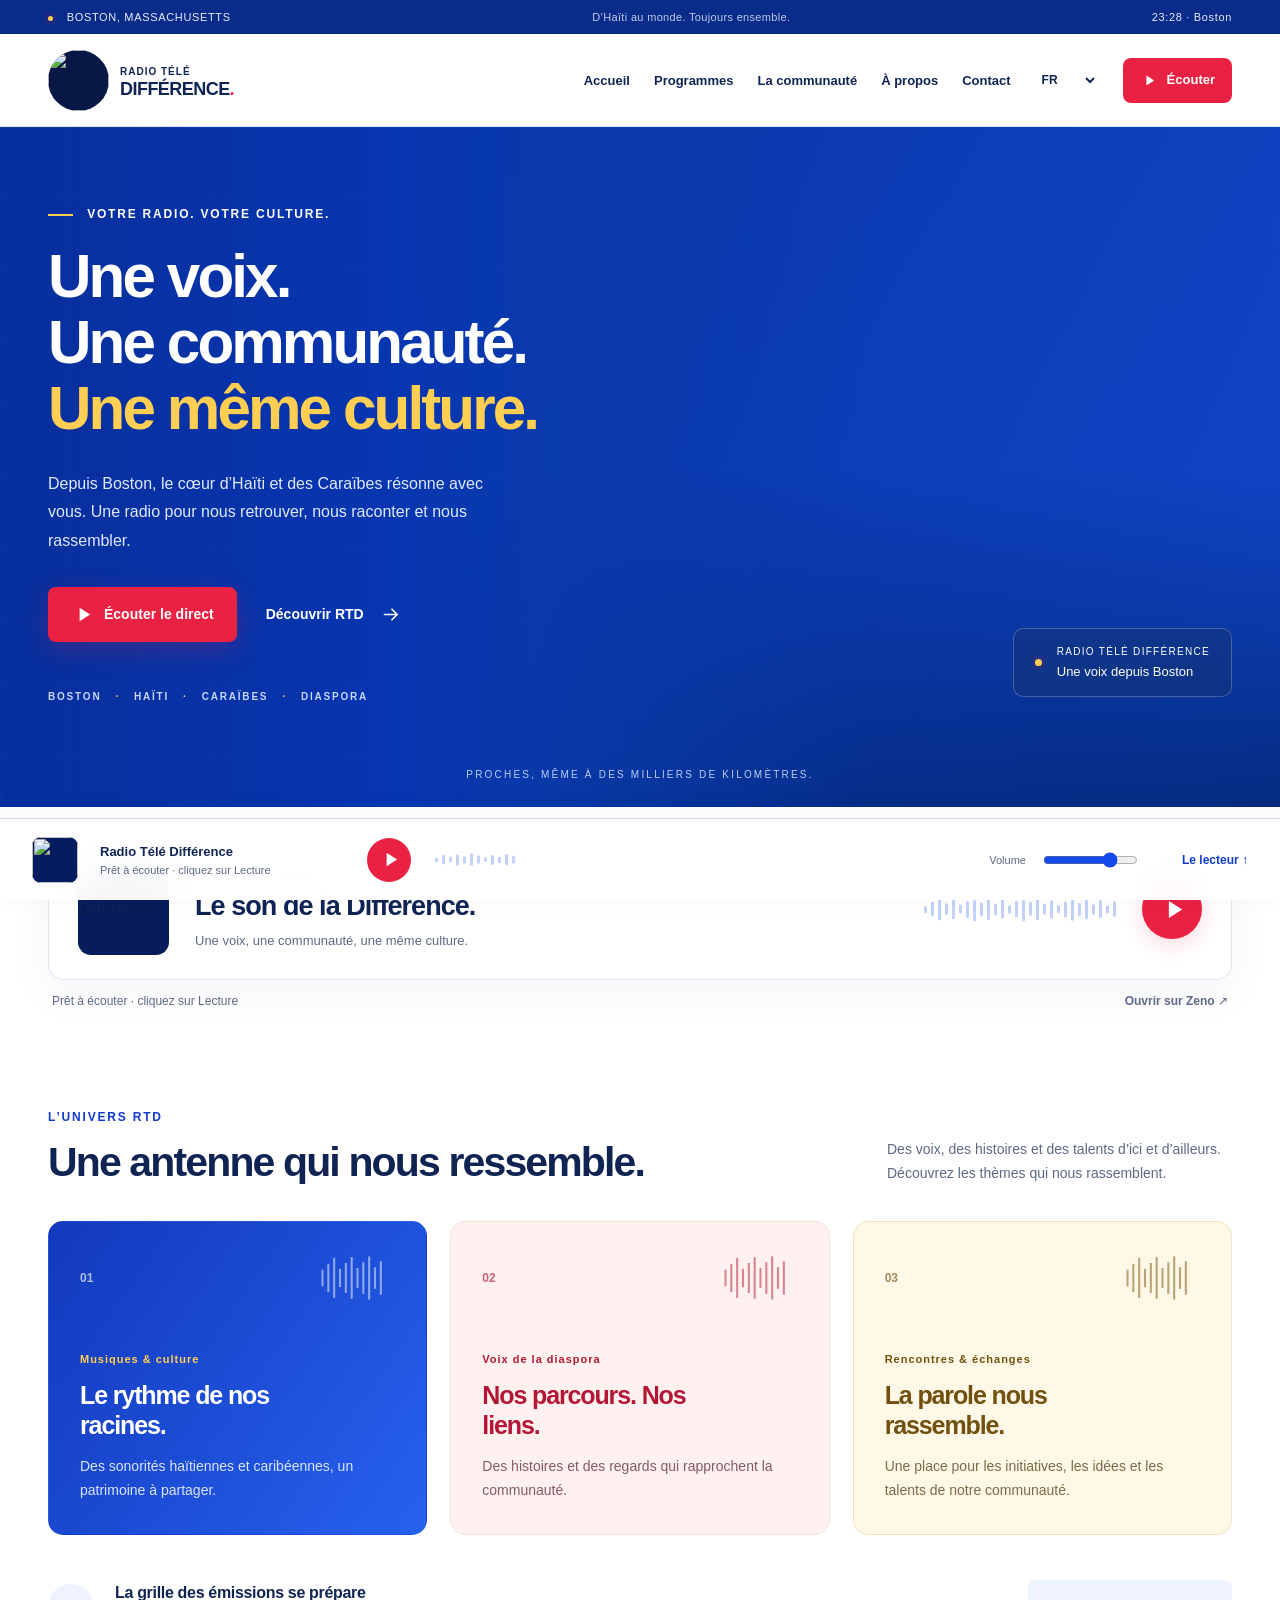
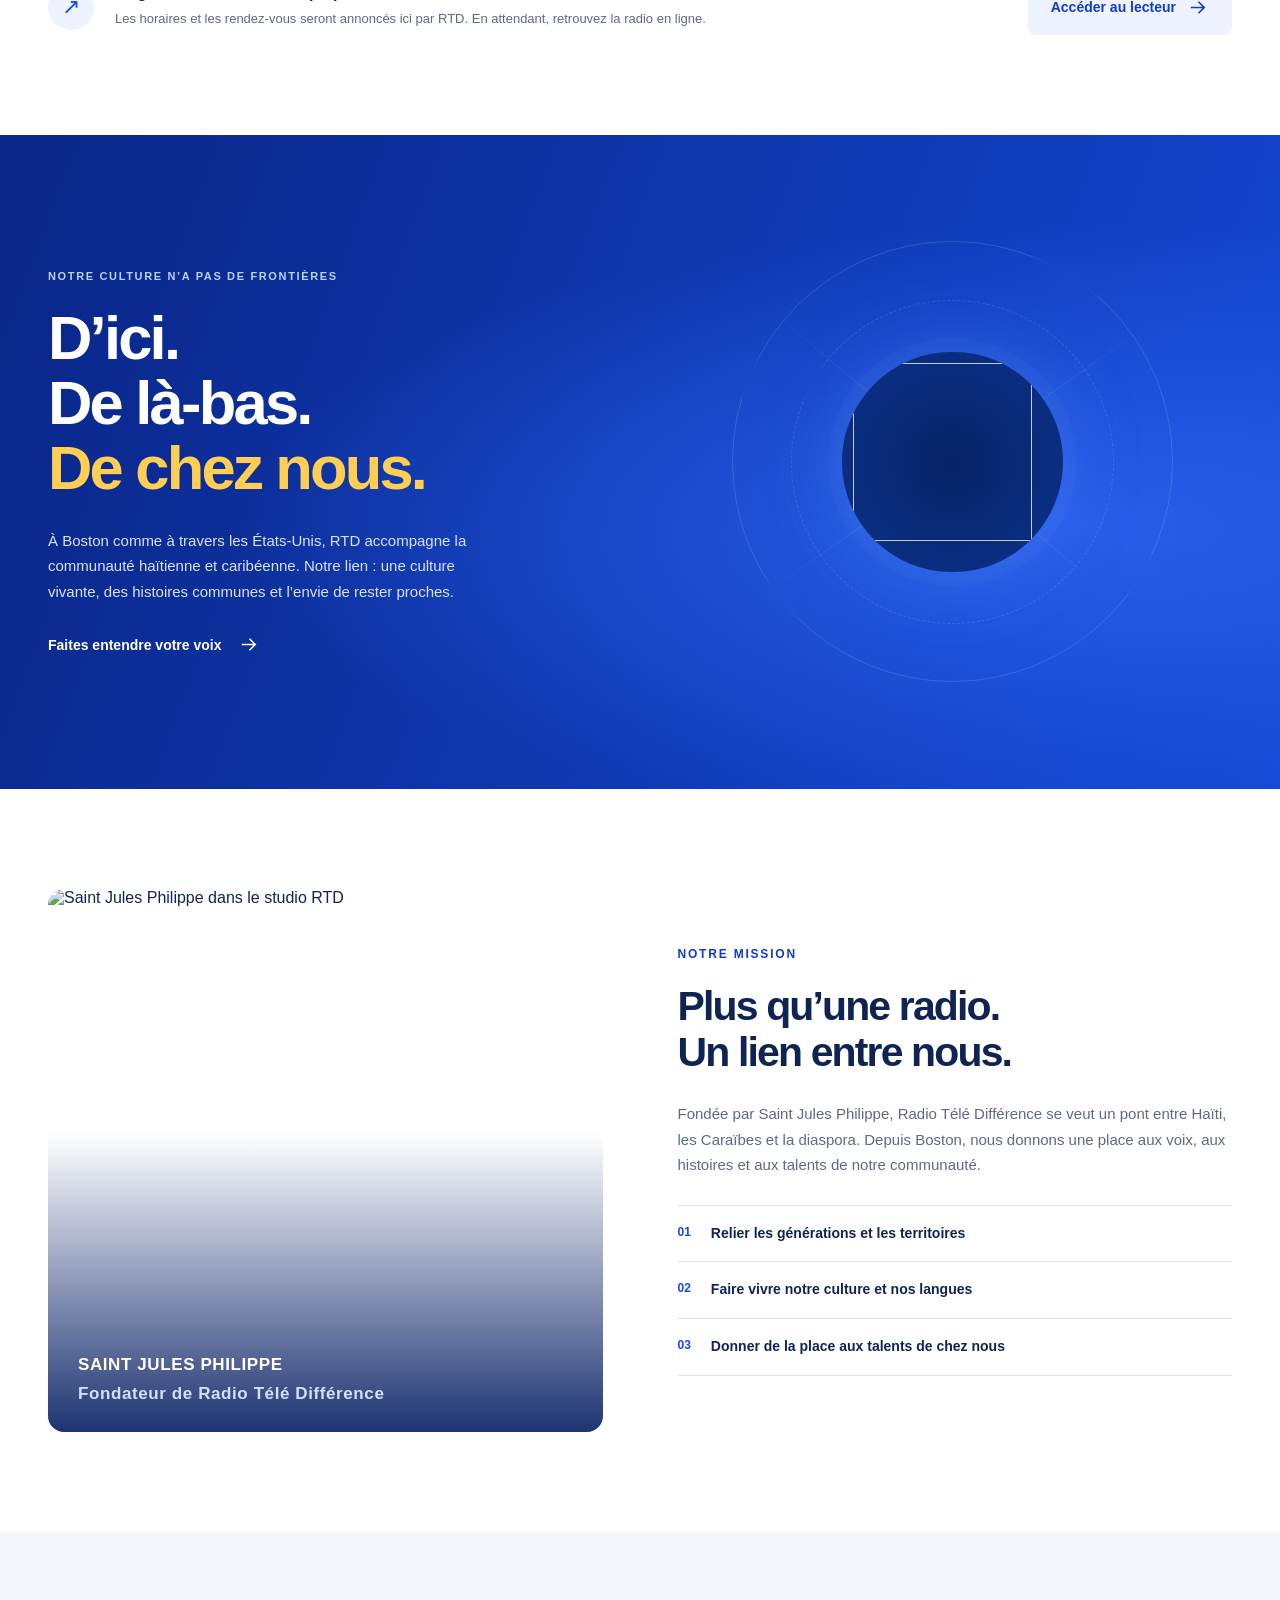
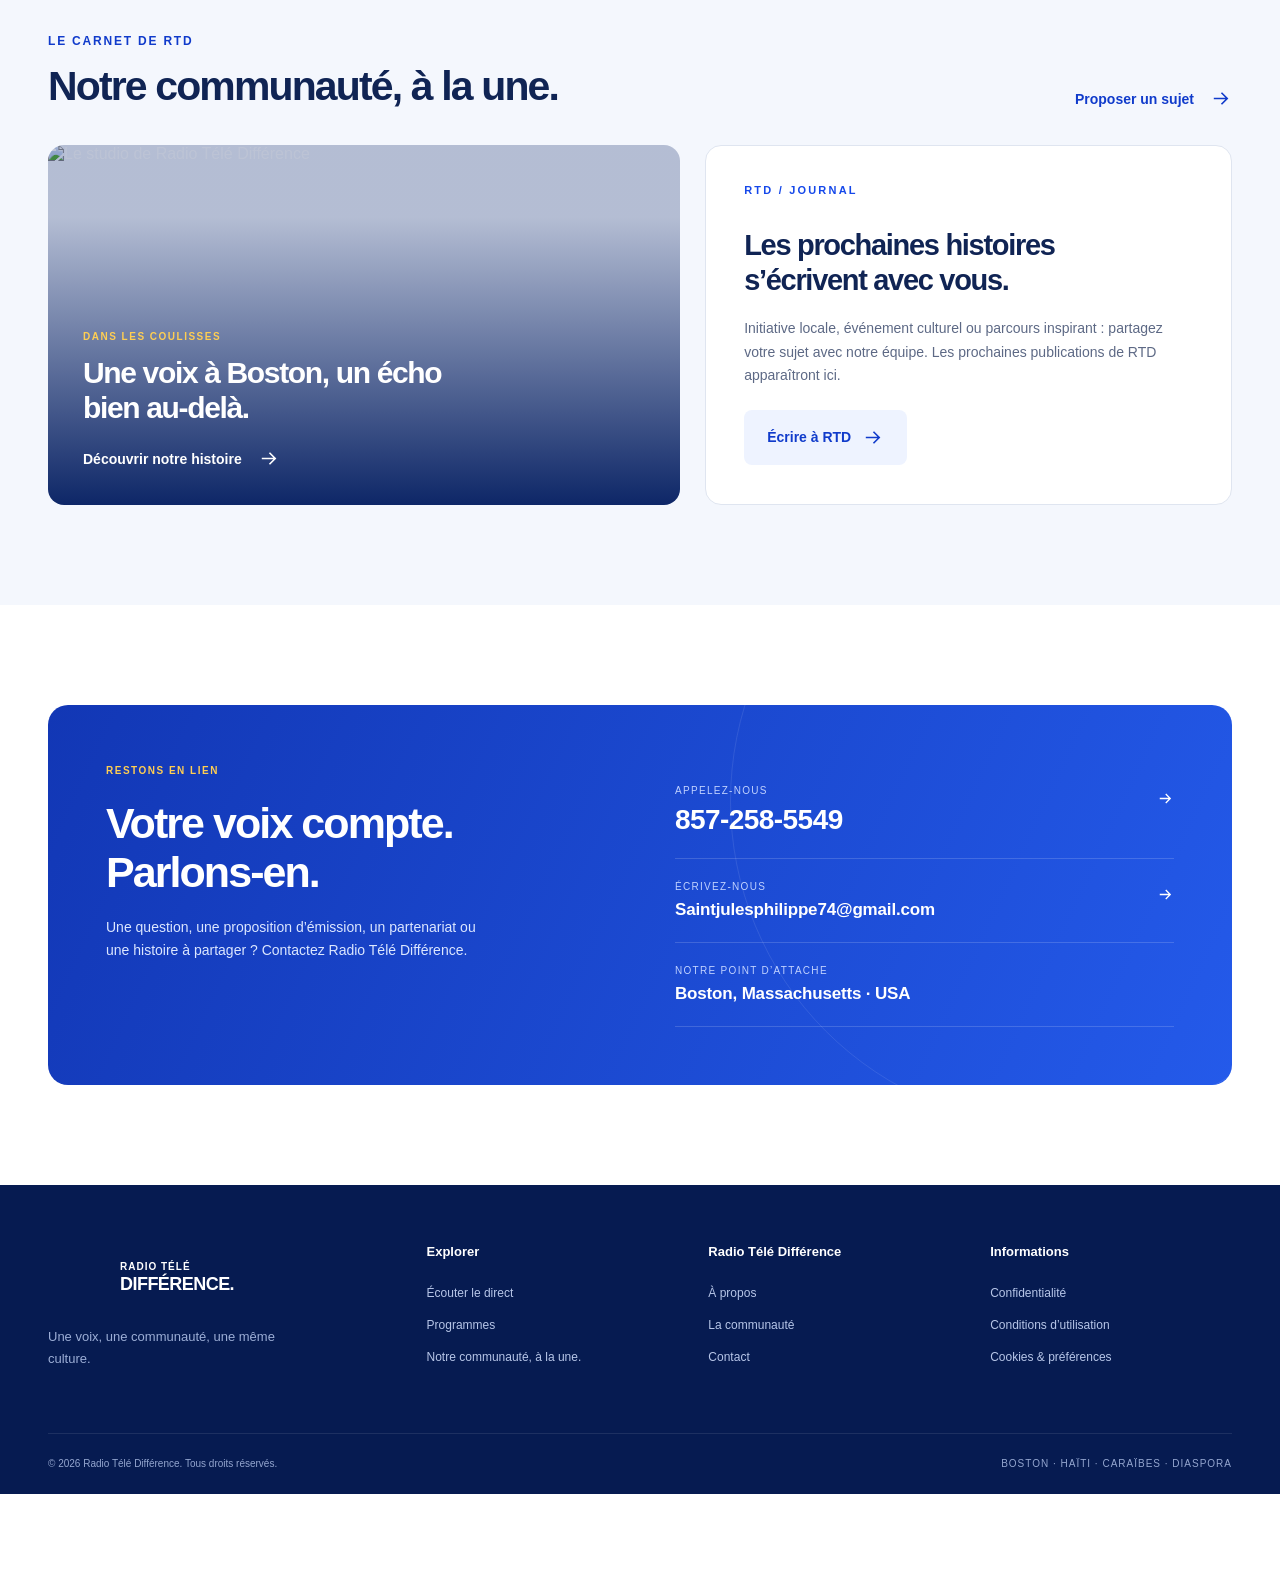
==== index.html @ b1662b33 "Publier le site Radio Télé Différence" ====
<!doctype html><html lang="fr"><head><meta charset="utf-8"><meta name="viewport" content="width=device-width,initial-scale=1"><meta name="theme-color" content="#1244e8"><meta name="description" content="Radio Télé Différence : la voix haïtienne et caribéenne depuis Boston. Écoutez RTD en ligne et découvrez notre communauté."><meta property="og:type" content="website"><meta property="og:title" content="Radio Télé Différence — Une voix, une communauté"><meta property="og:description" content="Depuis Boston, un pont entre Haïti, les Caraïbes et la diaspora. Écoutez RTD en ligne."><meta property="og:locale" content="fr_FR"><meta name="twitter:card" content="summary"><title>Radio Télé Différence — La voix qui nous rassemble</title><link rel="icon" href="./assets/favicon.svg" type="image/svg+xml"><link rel="apple-touch-icon" href="./assets/icon-192.png"><link rel="manifest" href="./manifest.webmanifest"><link rel="stylesheet" href="./styles.css"><script defer src="./translations.js"></script><script defer src="./legal.js"></script><script defer src="./content.js"></script><script defer src="./app.js"></script></head><body><a class="skip" href="#main"><span data-i18n="skip">Aller au contenu</span></a><div class="topbar"><div class="wrap"><span><i class="dot"></i> BOSTON, MASSACHUSETTS</span><span class="top-motto"><span data-i18n="bridge">D’Haïti au monde. Toujours ensemble.</span></span><span id="clock">Boston</span></div></div><header><div class="wrap nav"><a class="brand" href="./index.html" aria-label="Radio Télé Différence"><img src="./assets/logo.png" alt="" width="64" height="64"><span>RADIO TÉLÉ<strong>DIFFÉRENCE<span class="brand-dot">.</span></strong></span></a><button class="menu" aria-controls="navigation" aria-expanded="false" aria-label="Menu"><svg viewBox="0 0 24 24" aria-hidden="true"><path d="M4 6h16M4 12h16M4 18h16" fill="none" stroke="currentColor" stroke-width="1.8"/></svg></button><nav id="navigation"><a href="#accueil"><span data-i18n="home">Accueil</span></a><a href="#programmes"><span data-i18n="programs">Programmes</span></a><a href="#communaute"><span data-i18n="community">La communauté</span></a><a href="#apropos"><span data-i18n="about">À propos</span></a><a href="#contact">Contact</a></nav><label class="language"><span class="sr-only"><span data-i18n="lang">Langue</span></span><select id="language"><option value="fr">FR</option><option value="ht">Kreyòl</option><option value="en">EN</option></select></label><button class="button nav-live" data-play><svg viewBox="0 0 24 24" aria-hidden="true"><path d="m9 5 11 7-11 7z" fill="currentColor"/></svg><span data-i18n="listen">Écouter</span></button></div></header><main id="main"><section class="hero" id="accueil"><div class="hero-photo"></div><div class="hero-grid"></div><div class="wrap hero-inner"><div class="hero-copy"><p class="eyebrow"><span class="gold-line"></span> <span data-i18n="yourradio">VOTRE RADIO. VOTRE CULTURE.</span></p><h1><span data-i18n="headline">Une voix.<br>Une communauté.<br><em>Une même culture.</em></span></h1><p class="hero-text"><span data-i18n="intro">Depuis Boston, le cœur d’Haïti et des Caraïbes résonne avec vous. Une radio pour nous retrouver, nous raconter et nous rassembler.</span></p><div class="hero-actions"><button class="button primary" data-play><svg viewBox="0 0 24 24" aria-hidden="true"><path d="m9 5 11 7-11 7z" fill="currentColor"/></svg><span data-i18n="listenlive">Écouter le direct</span></button><a href="#apropos" class="text-link"><span data-i18n="discover">Découvrir RTD</span> <svg viewBox="0 0 24 24" aria-hidden="true"><path d="M5 12h14m-6-6 6 6-6 6" fill="none" stroke="currentColor" stroke-width="1.7"/></svg></a></div><div class="hero-tags"><span>BOSTON</span><b>·</b><span>HAÏTI</span><b>·</b><span>CARAÏBES</span><b>·</b><span>DIASPORA</span></div></div><div class="studio-label"><i class="dot"></i><div>RADIO TÉLÉ DIFFÉRENCE<small><span data-i18n="fromBoston">Une voix depuis Boston</span></small></div></div></div><div class="hero-bottom"><span data-i18n="together">PROCHES, MÊME À DES MILLIERS DE KILOMÈTRES.</span></div></section><section class="live-section wrap" id="direct"><div class="live-card"><div class="live-art"><img src="./assets/logo.png" alt="Logo Radio Télé Différence" width="100" height="100"></div><div class="live-title"><span class="eyebrow"><i class="dot"></i> <span data-i18n="online">RADIO EN LIGNE</span></span><h2>Le son de la Différence<span>.</span></h2><p data-i18n="slogan">Une voix, une communauté, une même culture.</p></div><div class="wave" aria-hidden="true"><i style="--h:15px;--d:0s"></i><i style="--h:32px;--d:-0.13s"></i><i style="--h:49px;--d:-0.26s"></i><i style="--h:26px;--d:-0.39s"></i><i style="--h:43px;--d:-0.52s"></i><i style="--h:20px;--d:-0.65s"></i><i style="--h:37px;--d:-0.78s"></i><i style="--h:54px;--d:-0.91s"></i><i style="--h:31px;--d:-1.04s"></i><i style="--h:48px;--d:-1.17s"></i><i style="--h:25px;--d:-1.3s"></i><i style="--h:42px;--d:-1.4300000000000002s"></i><i style="--h:19px;--d:-1.56s"></i><i style="--h:36px;--d:-1.69s"></i><i style="--h:53px;--d:-1.82s"></i><i style="--h:30px;--d:-1.9500000000000002s"></i><i style="--h:47px;--d:-2.08s"></i><i style="--h:24px;--d:-2.21s"></i><i style="--h:41px;--d:-2.34s"></i><i style="--h:18px;--d:-2.47s"></i><i style="--h:35px;--d:-2.6s"></i><i style="--h:52px;--d:-2.73s"></i><i style="--h:29px;--d:-2.8600000000000003s"></i><i style="--h:46px;--d:-2.99s"></i><i style="--h:23px;--d:-3.12s"></i><i style="--h:40px;--d:-3.25s"></i><i style="--h:17px;--d:-3.38s"></i><i style="--h:34px;--d:-3.5100000000000002s"></i></div><button class="round-play" data-play aria-label="Écouter le direct"><svg viewBox="0 0 24 24" aria-hidden="true"><path d="m9 5 11 7-11 7z" fill="currentColor"/></svg></button></div><div class="stream-line"><span class="status" role="status" aria-live="polite"></span><a href="https://zeno.fm/radio/radio-tele-difference-105-1-fm/" target="_blank" rel="noopener"><span data-i18n="zenolink">Ouvrir sur Zeno</span> ↗</a></div></section><section class="section wrap" id="programmes"><div class="section-head"><div><p class="eyebrow blue"><span data-i18n="onair">L’UNIVERS RTD</span></p><h2><span data-i18n="programtitle">Une antenne qui nous ressemble.</span></h2></div><p><span data-i18n="programintro">Des voix, des histoires et des talents d’ici et d’ailleurs. Découvrez les thèmes qui nous rassemblent.</span></p></div><div class="program-grid"><article class="program p0"><div class="program-top"><span>01</span><svg viewBox="0 0 80 60" aria-hidden="true"><path d="M4 20v20"/><path d="M11 13v34"/><path d="M18 6v48"/><path d="M25 19v22"/><path d="M32 12v36"/><path d="M39 5v50"/><path d="M46 18v24"/><path d="M53 11v38"/><path d="M60 4v52"/><path d="M67 17v26"/><path d="M74 10v40"/></svg></div><p class="eyebrow"><span data-i18n="musictag">Musiques & culture</span></p><h3><span data-i18n="musictitle">Le rythme de nos racines.</span></h3><p><span data-i18n="musicbody">Des sonorités haïtiennes et caribéennes, un patrimoine à partager.</span></p></article><article class="program p1"><div class="program-top"><span>02</span><svg viewBox="0 0 80 60" aria-hidden="true"><path d="M4 20v20"/><path d="M11 13v34"/><path d="M18 6v48"/><path d="M25 19v22"/><path d="M32 12v36"/><path d="M39 5v50"/><path d="M46 18v24"/><path d="M53 11v38"/><path d="M60 4v52"/><path d="M67 17v26"/><path d="M74 10v40"/></svg></div><p class="eyebrow"><span data-i18n="voicestag">Voix de la diaspora</span></p><h3><span data-i18n="voicestitle">Nos parcours. Nos liens.</span></h3><p><span data-i18n="voicesbody">Des histoires et des regards qui rapprochent la communauté.</span></p></article><article class="program p2"><div class="program-top"><span>03</span><svg viewBox="0 0 80 60" aria-hidden="true"><path d="M4 20v20"/><path d="M11 13v34"/><path d="M18 6v48"/><path d="M25 19v22"/><path d="M32 12v36"/><path d="M39 5v50"/><path d="M46 18v24"/><path d="M53 11v38"/><path d="M60 4v52"/><path d="M67 17v26"/><path d="M74 10v40"/></svg></div><p class="eyebrow"><span data-i18n="dialoguetag">Rencontres & échanges</span></p><h3><span data-i18n="dialoguetitle">La parole nous rassemble.</span></h3><p><span data-i18n="dialoguebody">Une place pour les initiatives, les idées et les talents de notre communauté.</span></p></article></div><div class="schedule"><span class="schedule-icon">↗</span><div><h3><span data-i18n="schedule">La grille des émissions se prépare</span></h3><p><span data-i18n="schedulebody">Les horaires et les rendez-vous seront annoncés ici par RTD. En attendant, retrouvez la radio en ligne.</span></p></div><a class="button light" href="#direct"><span data-i18n="gotolive">Accéder au lecteur</span> <svg viewBox="0 0 24 24" aria-hidden="true"><path d="M5 12h14m-6-6 6 6-6 6" fill="none" stroke="currentColor" stroke-width="1.7"/></svg></a></div><div id="schedule-list"></div></section><section class="community-section" id="communaute"><div class="wrap community-grid"><div><p class="eyebrow"><span data-i18n="borders">NOTRE CULTURE N’A PAS DE FRONTIÈRES</span></p><h2><span data-i18n="communitytitle">D’ici.<br>De là-bas.<br><em>De chez nous.</em></span></h2><p><span data-i18n="communitybody">À Boston comme à travers les États-Unis, RTD accompagne la communauté haïtienne et caribéenne. Notre lien : une culture vivante, des histoires communes et l’envie de rester proches.</span></p><a href="#contact" class="text-link"><span data-i18n="yourvoice">Faites entendre votre voix</span> <svg viewBox="0 0 24 24" aria-hidden="true"><path d="M5 12h14m-6-6 6 6-6 6" fill="none" stroke="currentColor" stroke-width="1.7"/></svg></a></div><div class="orbit-art" aria-hidden="true"><div class="orbit o1"></div><div class="orbit o2"></div><div class="orbit o3"></div><div class="orbit-center"><img src="./assets/logo.png" alt="" width="210" height="210"></div><span class="place boston">BOSTON <i></i></span><span class="place haiti">HAÏTI <i></i></span><span class="place caraibes">CARAÏBES <i></i></span><span class="place diaspora">DIASPORA <i></i></span></div></div></section><section class="section wrap" id="apropos"><div class="founder-grid"><div class="founder-photo"><img src="./assets/fondateur.jpg" alt="Saint Jules Philippe dans le studio RTD" loading="lazy" width="1536" height="1140"><div class="photo-caption"><span>SAINT JULES PHILIPPE</span><small><span data-i18n="founderlabel">Fondateur de Radio Télé Différence</span></small></div></div><div class="founder-copy"><p class="eyebrow blue"><span data-i18n="mission">NOTRE MISSION</span></p><h2><span data-i18n="missiontitle">Plus qu’une radio.<br>Un lien entre nous.</span></h2><p><span data-i18n="missionbody">Fondée par Saint Jules Philippe, Radio Télé Différence se veut un pont entre Haïti, les Caraïbes et la diaspora. Depuis Boston, nous donnons une place aux voix, aux histoires et aux talents de notre communauté.</span></p><div class="mission-list"><p><b>01</b><span data-i18n="value1">Relier les générations et les territoires</span></p><p><b>02</b><span data-i18n="value2">Faire vivre notre culture et nos langues</span></p><p><b>03</b><span data-i18n="value3">Donner de la place aux talents de chez nous</span></p></div></div></div></section><section class="editorial section" id="actualites"><div class="wrap"><div class="section-head"><div><p class="eyebrow blue"><span data-i18n="editorial">LE CARNET DE RTD</span></p><h2><span data-i18n="news">Notre communauté, à la une.</span></h2></div><a href="#contact" class="text-link blue"><span data-i18n="submit">Proposer un sujet</span> <svg viewBox="0 0 24 24" aria-hidden="true"><path d="M5 12h14m-6-6 6 6-6 6" fill="none" stroke="currentColor" stroke-width="1.7"/></svg></a></div><div class="news-grid"><article class="news-feature"><img src="./assets/fondateur.jpg" alt="Le studio de Radio Télé Différence" loading="lazy" width="1536" height="1140"><div><p class="eyebrow"><span data-i18n="inside">DANS LES COULISSES</span></p><h3><span data-i18n="insidetitle">Une voix à Boston, un écho bien au-delà.</span></h3><a href="#apropos" class="text-link"><span data-i18n="story">Découvrir notre histoire</span> <svg viewBox="0 0 24 24" aria-hidden="true"><path d="M5 12h14m-6-6 6 6-6 6" fill="none" stroke="currentColor" stroke-width="1.7"/></svg></a></div></article><div class="news-empty"><span class="edition">RTD / JOURNAL</span><h3><span data-i18n="newstitle">Les prochaines histoires s’écrivent avec vous.</span></h3><p><span data-i18n="newsbody">Initiative locale, événement culturel ou parcours inspirant : partagez votre sujet avec notre équipe. Les prochaines publications de RTD apparaîtront ici.</span></p><a href="mailto:Saintjulesphilippe74@gmail.com" class="button light"><span data-i18n="write">Écrire à RTD</span> <svg viewBox="0 0 24 24" aria-hidden="true"><path d="M5 12h14m-6-6 6 6-6 6" fill="none" stroke="currentColor" stroke-width="1.7"/></svg></a></div></div><div id="articles-list"></div></div></section><section class="section wrap" id="contact"><div class="contact-panel"><div><p class="eyebrow"><span data-i18n="stayconnected">RESTONS EN LIEN</span></p><h2><span data-i18n="contacttitle">Votre voix compte.<br>Parlons-en.</span></h2><p><span data-i18n="contactbody">Une question, une proposition d’émission, un partenariat ou une histoire à partager ? Contactez Radio Télé Différence.</span></p></div><div class="contact-links"><a href="tel:+18572585549"><small><span data-i18n="call">APPELEZ-NOUS</span></small><strong>857-258-5549</strong><svg viewBox="0 0 24 24" aria-hidden="true"><path d="M5 12h14m-6-6 6 6-6 6" fill="none" stroke="currentColor" stroke-width="1.7"/></svg></a><a href="mailto:Saintjulesphilippe74@gmail.com"><small><span data-i18n="email">ÉCRIVEZ-NOUS</span></small><strong>Saintjulesphilippe74@gmail.com</strong><svg viewBox="0 0 24 24" aria-hidden="true"><path d="M5 12h14m-6-6 6 6-6 6" fill="none" stroke="currentColor" stroke-width="1.7"/></svg></a><div><small><span data-i18n="location">NOTRE POINT D’ATTACHE</span></small><strong>Boston, Massachusetts · USA</strong></div></div></div></section></main><footer><div class="wrap footer-grid"><div><a class="brand" href="#accueil"><img src="./assets/logo.png" alt="RTD" width="64" height="64"><span>RADIO TÉLÉ<strong>DIFFÉRENCE.</strong></span></a><p data-i18n="slogan">Une voix, une communauté, une même culture.</p></div><div><h3><span data-i18n="explore">Explorer</span></h3><a href="#direct" data-i18n="listenlive">Écouter le direct</a><a href="#programmes" data-i18n="programs">Programmes</a><a href="#actualites" data-i18n="news">Notre communauté, à la une.</a></div><div><h3>Radio Télé Différence</h3><a href="#apropos" data-i18n="about">À propos</a><a href="#communaute" data-i18n="community">La communauté</a><a href="#contact">Contact</a></div><div><h3><span data-i18n="information">Informations</span></h3><a href="#confidentialite" data-legal="privacy"><span data-i18n="privacy">Confidentialité</span></a><a href="#conditions" data-legal="terms"><span data-i18n="terms">Conditions d’utilisation</span></a><button class="footer-button" data-preferences><span data-i18n="preferences">Cookies & préférences</span></button></div></div><div class="wrap footer-bottom"><span>© <span id="year">2026</span> Radio Télé Différence. <span data-i18n="rights">Tous droits réservés.</span></span><span>BOSTON · HAÏTI · CARAÏBES · DIASPORA</span></div></footer><aside class="dock" aria-label="Radio RTD"><img src="./assets/logo.png" alt="" width="48" height="48"><div class="dock-title"><strong>Radio Télé Différence</strong><small class="dock-status"></small></div><button class="dock-play" data-play aria-label="Écouter le direct"><svg viewBox="0 0 24 24" aria-hidden="true"><path d="m9 5 11 7-11 7z" fill="currentColor"/></svg></button><div class="dock-wave wave" aria-hidden="true"><i style="--h:10px;--d:0s"></i><i style="--h:21px;--d:-0.17s"></i><i style="--h:13px;--d:-0.34s"></i><i style="--h:24px;--d:-0.51s"></i><i style="--h:16px;--d:-0.68s"></i><i style="--h:27px;--d:-0.8500000000000001s"></i><i style="--h:19px;--d:-1.02s"></i><i style="--h:11px;--d:-1.1900000000000002s"></i><i style="--h:22px;--d:-1.36s"></i><i style="--h:14px;--d:-1.53s"></i><i style="--h:25px;--d:-1.7000000000000002s"></i><i style="--h:17px;--d:-1.87s"></i></div><label class="volume"><span><span data-i18n="volume">Volume</span></span><input type="range" id="volume" min="0" max="1" step=".01" value=".75"></label><a href="#direct" class="dock-link"><span data-i18n="player">Le lecteur</span> ↑</a></aside><audio id="radio" preload="none"></audio><dialog id="legal-dialog"><button class="close" data-close aria-label="Fermer">×</button><div id="legal-content"></div></dialog><dialog id="preferences-dialog"><button class="close" data-close aria-label="Fermer">×</button><p class="eyebrow blue">RTD</p><h2 data-i18n="preferences">Cookies & préférences</h2><p><span data-i18n="prefintro">Ce site n’utilise aucun outil publicitaire ni de mesure d’audience. Vous pouvez choisir de mémoriser votre langue et votre volume sur cet appareil.</span></p><label class="check"><input type="checkbox" id="remember"><span data-i18n="remember">Mémoriser mes préférences</span></label><p class="small"><span data-i18n="external">L’écoute active une connexion à Zeno, qui reçoit notamment votre adresse IP. Aucun flux n’est chargé avant votre clic sur Écouter.</span></p><a href="https://zeno.fm/privacy-policy/" target="_blank" rel="noopener"><span data-i18n="zenoprivacy">Confidentialité de Zeno</span> ↗</a><button class="button primary save-preferences"><span data-i18n="save">Enregistrer</span></button></dialog><noscript><p class="noscript">Activez JavaScript pour utiliser le lecteur et les langues. <a href="https://zeno.fm/radio/radio-tele-difference-105-1-fm/">Écouter sur Zeno</a> · <a href="./privacy.html">Confidentialité</a> · <a href="./terms.html">Conditions</a></p></noscript></body></html>
---- styles.css ----
@charset "UTF-8";
:root{--blue:#1548ea;--royal:#103bcb;--navy:#09236b;--red:#e92142;--gold:#ffce52;--ink:#102454;--muted:#5d6985;--line:#dfe5f0;--paper:#f4f7fd;--radius:20px;font-family:Inter,"Segoe UI",Arial,sans-serif;color:var(--ink);background:white;font-synthesis:none;scroll-behavior:smooth;scroll-padding-top:110px;color-scheme:light}
*{box-sizing:border-box}body{margin:0;padding-bottom:90px}button,input,select{font:inherit}button,a,input,select{-webkit-tap-highlight-color:transparent}button,a{touch-action:manipulation}button{cursor:pointer}button:disabled{cursor:wait}a{color:inherit;text-decoration:none}p{line-height:1.7;margin:0 0 22px}h1,h2,h3{margin:0;line-height:1.12;letter-spacing:-.045em}h2{font-size:clamp(30px,3.2vw,44px)}h3{font-size:25px}button{border:0}svg{width:23px;height:23px;flex-shrink:0}img{max-width:100%;display:block;object-fit:cover}em{font-style:normal}.wrap{width:min(1240px,calc(100% - 96px));margin:auto}.section{padding-top:100px;padding-bottom:100px}.eyebrow{font-size:12px;letter-spacing:.15em;font-weight:750;margin:0 0 21px;line-height:1.5}.blue{color:var(--royal)}.dot{width:7px;height:7px;border-radius:100%;background:var(--red);display:inline-block;box-shadow:0 0 0 4px #e9214218;flex-shrink:0}.topbar{background:#092b89;color:#e7edff;font-size:11px;letter-spacing:.06em}.topbar .wrap{height:34px;display:flex;align-items:center;justify-content:space-between;gap:20px}.topbar .dot{width:5px;height:5px;background:var(--gold);margin-right:10px}.top-motto{opacity:.82;letter-spacing:.03em}header{position:sticky;top:0;z-index:20;background:#fffffff5;backdrop-filter:blur(18px);border-bottom:1px solid var(--line)}.nav{display:flex;align-items:center;gap:25px;min-height:92px}.brand{display:flex;gap:11px;align-items:center;flex-shrink:0}.brand img{width:61px;height:61px;border-radius:50%;background:#071847}.brand>span{font-size:10px;font-weight:750;letter-spacing:.1em;line-height:1.7}.brand strong{display:block;font-size:18px;letter-spacing:-.03em;line-height:1}.brand-dot{color:var(--red)}nav{display:flex;align-items:center;gap:24px;margin-left:auto;font-size:13px;font-weight:650}nav a{padding:12px 0;position:relative}nav a:after{content:'';position:absolute;bottom:4px;left:0;width:0;height:2px;background:var(--red);transition:width .2s}nav a:hover:after{width:100%}.language select{border:0;background:transparent;font-size:12px;font-weight:750;padding:10px 2px;color:var(--ink)}.button{display:inline-flex;align-items:center;justify-content:center;gap:10px;padding:16px 23px;border-radius:8px;font-weight:700;font-size:14px;line-height:1.4;transition:transform .2s,box-shadow .2s;background:var(--red);color:white}.button:hover{transform:translateY(-2px);box-shadow:0 7px 24px #0a163129}.nav-live{padding:11px 17px;font-size:13px}.nav-live svg{width:17px}.menu{display:none}.hero{position:relative;isolation:isolate;background:linear-gradient(115deg,#072d9c,#154ee9);color:white;overflow:hidden}.hero-photo{position:absolute;inset:0 0 0 39%;z-index:-3;background:url('./assets/fondateur.jpg') 53% 33%/cover no-repeat}.hero:before{content:'';position:absolute;inset:0;z-index:-2;background:linear-gradient(90deg,#082f9e 4%,#0736b1 31%,#093aaae6 43%,#06338b50 68%,#052f7040),linear-gradient(0deg,#052b88 1%,transparent 50%)}.hero-grid{position:absolute;inset:0;z-index:-1;background-image:linear-gradient(#ffffff05 1px,transparent 1px),linear-gradient(90deg,#ffffff05 1px,transparent 1px);background-size:70px 70px;mask-image:linear-gradient(90deg,#000,transparent 60%)}.hero-inner{min-height:650px;padding-top:78px;padding-bottom:105px;position:relative}.hero-copy{max-width:665px}.gold-line{display:inline-block;width:25px;height:2px;background:var(--gold);vertical-align:middle;margin-right:9px}h1{font-size:clamp(42px,4.7vw,67px);font-weight:800;line-height:1.1;letter-spacing:-.048em;margin-bottom:27px}h1 em{color:var(--gold)}.hero-text{max-width:475px;color:#e0eaff;font-size:16px;line-height:1.8}.hero-actions{display:flex;align-items:center;gap:29px;margin-top:31px}.primary{background:var(--red);box-shadow:0 8px 27px #e71e4038}.text-link{display:inline-flex;align-items:center;gap:15px;font-size:14px;font-weight:700}.text-link svg{transition:transform .2s}.text-link:hover svg{transform:translateX(5px)}.hero-tags{display:flex;align-items:center;gap:14px;font-size:10px;letter-spacing:.18em;margin-top:49px;font-weight:600;color:#c7d7ff}.hero-tags b{color:var(--gold)}.studio-label{position:absolute;right:0;bottom:110px;display:flex;align-items:center;gap:15px;padding:17px 21px;border:1px solid #ffffff3a;background:#15366f70;backdrop-filter:blur(16px);border-radius:10px;font-size:10px;letter-spacing:.13em}.studio-label .dot{background:var(--gold)}.studio-label small{display:block;color:#fff;letter-spacing:0;font-size:13px;margin-top:7px}.hero-bottom{position:absolute;bottom:27px;width:100%;text-align:center;font-size:10px;letter-spacing:.22em;color:#bacdf9}.live-section{padding-top:32px}.live-card{display:flex;align-items:center;gap:26px;padding:24px 29px;border:1px solid #e0e6f2;box-shadow:0 14px 45px #09266d0c;border-radius:16px;background:white}.live-art{border-radius:13px;background:#061c5b;overflow:hidden;flex-shrink:0}.live-art img{width:91px;height:91px}.live-title{flex:1}.live-title .eyebrow{font-size:10px;letter-spacing:.14em;color:var(--red);display:flex;gap:9px;align-items:center;margin-bottom:9px}.live-title h2{font-size:27px;letter-spacing:-.035em}.live-title h2>span{color:var(--red)}.live-title p{font-size:13px;color:var(--muted);margin:9px 0 0}.round-play{background:var(--red);color:white;border-radius:50%;width:60px;height:60px;display:grid;place-items:center;box-shadow:0 6px 20px #e921422a;flex-shrink:0}.round-play svg{width:29px;height:29px}.wave{display:flex;gap:4px;height:55px;align-items:center;color:var(--blue)}.wave i{height:var(--h);width:3px;background:currentColor;opacity:.25;border-radius:3px;transform:scaleY(.45);animation:pulse .85s var(--d) ease-in-out infinite alternate;animation-play-state:paused}.is-playing .wave i{opacity:.8;animation-play-state:running}@keyframes pulse{to{transform:scaleY(1)}}.stream-line{display:flex;justify-content:space-between;gap:20px;margin:14px 4px 0;font-size:12px;color:var(--muted)}.stream-line a{font-weight:600}.section-head{display:flex;justify-content:space-between;align-items:flex-end;gap:50px;margin-bottom:35px}.section-head>div{max-width:600px}.section-head>p{max-width:345px;font-size:14px;color:var(--muted);margin-bottom:0}.section-head .eyebrow{margin-bottom:14px}.program-grid{display:grid;grid-template-columns:repeat(3,1fr);gap:23px}.program{padding:31px;border-radius:15px;position:relative;overflow:hidden;border:1px solid #dee6f8;transition:transform .25s,box-shadow .25s;min-width:0;background:#f0f4ff}.program:hover{transform:translateY(-5px);box-shadow:0 16px 35px #143b8610}.program-top{display:flex;justify-content:space-between;align-items:center;margin-bottom:48px}.program-top>span{font-size:12px;font-weight:700;opacity:.65}.program-top svg{width:85px;height:50px;stroke:currentColor;stroke-width:2.5;opacity:.5}.program .eyebrow{font-size:11px;margin-bottom:14px;letter-spacing:.09em}.program h3{font-size:25px;max-width:220px;line-height:1.18}.program>p:last-child{font-size:14px;line-height:1.7;margin:15px 0 0;color:#586582}.p0{background:linear-gradient(125deg,#1239bd,#2761ee);color:white;border-color:transparent}.p0>p:last-child{color:#dae5ff}.p0 .eyebrow{color:var(--gold)}.p1{background:#fff1f0;border-color:#f5dfde;color:#b31735}.p1>p:last-child{color:#855968}.p2{background:#fff8e6;border-color:#eee3c6;color:#71500f}.p2>p:last-child{color:#7b6b49}.schedule{display:flex;align-items:center;gap:21px;padding:25px 0 0;margin-top:20px}.schedule-icon{width:46px;height:46px;background:#eff3ff;border-radius:50%;display:grid;place-items:center;font-size:22px;color:var(--blue);flex-shrink:0}.schedule h3{font-size:16px;letter-spacing:-.02em}.schedule p{margin:6px 0 0;font-size:13px;color:var(--muted)}.schedule .button{flex-shrink:0;margin-left:auto}.light{background:#eef3ff;color:var(--royal);box-shadow:none}.community-section{color:white;background:radial-gradient(ellipse at 85% 60%,#285eea 0,transparent 55%),linear-gradient(110deg,#0a2686,#1348d6);position:relative;overflow:hidden}.community-grid{display:grid;grid-template-columns:1fr 1fr;gap:65px;align-items:center;padding-top:82px;padding-bottom:82px}.community-grid h2{font-size:clamp(43px,4.8vw,67px);line-height:1.06;margin-bottom:27px}.community-grid h2 em{color:var(--gold)}.community-grid p:not(.eyebrow){font-size:15px;max-width:450px;color:#d9e4ff}.community-grid .eyebrow{color:#bcd2ff;font-size:11px}.community-grid .text-link{margin-top:7px}.orbit-art{position:relative;aspect-ratio:1;max-width:490px;width:100%;margin:auto;display:grid;place-items:center}.orbit{position:absolute;inset:5%;border:1px solid #ffffff22;border-radius:50%}.o2{inset:17%;border-style:dashed;animation:rotate 100s linear infinite}.o3{inset:29%;border-color:#ffffff30}.orbit-art:before,.orbit-art:after{content:'';position:absolute;height:1px;inset:50% 0;background:linear-gradient(90deg,transparent,#ffffff25,transparent);transform:rotate(-35deg)}.orbit-art:after{transform:rotate(40deg)}.orbit-center{width:45%;aspect-ratio:1;border-radius:50%;background:radial-gradient(#072365,#0c328d);box-shadow:0 0 80px #61a1ff45,0 0 0 14px #ffffff06;display:grid;place-items:center;z-index:1;overflow:hidden}.orbit-center img{width:90%;height:90%;object-fit:contain;mix-blend-mode:screen}.place{position:absolute;z-index:2;display:flex;gap:12px;align-items:center;font-size:11px;letter-spacing:.12em;background:#1947bbcc;backdrop-filter:blur(10px);border:1px solid #ffffff30;padding:13px 16px;border-radius:8px;box-shadow:0 10px 20px #071b4e20}.place i{width:6px;height:6px;background:var(--gold);border-radius:50%}.boston{top:8%;right:13%}.haiti{bottom:18%;left:3%}.caraibes{right:0;bottom:23%}.diaspora{left:0;top:29%}@keyframes rotate{to{transform:rotate(360deg)}}.founder-grid{display:grid;grid-template-columns:1fr 1fr;gap:75px;align-items:center}.founder-photo{position:relative;border-radius:16px;overflow:hidden;aspect-ratio:1.02}.founder-photo>img{width:100%;height:100%;object-fit:cover;object-position:48%}.founder-photo:after{content:'';position:absolute;inset:45% 0 0;background:linear-gradient(transparent,#071f64e8)}.photo-caption{position:absolute;bottom:28px;left:30px;z-index:1;color:white}.photo-caption span{display:block;font-size:17px;font-weight:750;letter-spacing:.035em}.photo-caption small{display:block;margin-top:9px;color:#d3e0ff;font-size:12px}.founder-copy h2{margin-bottom:25px}.founder-copy>p:not(.eyebrow){color:var(--muted);font-size:15px}.mission-list{margin-top:27px;border-top:1px solid var(--line)}.mission-list p{font-size:14px;font-weight:600;margin:0;padding:16px 0;border-bottom:1px solid var(--line);display:flex;gap:20px}.mission-list b{color:var(--blue);font-size:12px}.editorial{background:var(--paper)}.news-grid{display:grid;grid-template-columns:1.2fr 1fr;gap:25px}.news-feature{border-radius:16px;overflow:hidden;position:relative;min-height:360px;color:white}.news-feature>img{position:absolute;width:100%;height:100%;object-position:50% 32%}.news-feature:after{content:'';position:absolute;inset:0;background:linear-gradient(0deg,#041e61f5 0%,#041e6144 80%)}.news-feature>div{position:relative;z-index:1;padding:35px;height:100%;display:flex;flex-direction:column;justify-content:flex-end;align-items:flex-start}.news-feature h3{font-size:30px;line-height:1.15;max-width:360px;margin-bottom:22px}.news-feature .eyebrow{color:var(--gold);font-size:10px;margin-bottom:12px}.news-empty{padding:38px;background:white;border:1px solid var(--line);border-radius:16px}.edition{font-size:11px;color:var(--blue);letter-spacing:.2em;display:block;margin-bottom:32px;font-weight:700}.news-empty h3{font-size:29px;line-height:1.18;max-width:380px;margin-bottom:20px}.news-empty p{font-size:14px;color:var(--muted)}.contact-panel{background:linear-gradient(115deg,#1237b5,#245aea);color:white;border-radius:20px;padding:58px;display:grid;grid-template-columns:1fr 1fr;gap:70px;position:relative;overflow:hidden}.contact-panel:before{content:'';position:absolute;right:-150px;top:-230px;width:650px;height:650px;border-radius:50%;border:1px solid #ffffff18;pointer-events:none}.contact-panel .eyebrow{color:var(--gold);font-size:10px}.contact-panel h2{font-size:43px;margin-bottom:20px}.contact-panel p:not(.eyebrow){font-size:14px;color:#dce7ff;max-width:370px;margin:0}.contact-links{align-self:center;min-width:0}.contact-links>a,.contact-links>div{display:block;position:relative;padding:22px 0;border-bottom:1px solid #ffffff28}.contact-links small{display:block;font-size:10px;letter-spacing:.13em;color:#c1d2ff;margin-bottom:8px}.contact-links strong{font-size:17px;letter-spacing:-.01em;overflow-wrap:anywhere}.contact-links a:first-child strong{font-size:28px;letter-spacing:-.02em}.contact-links svg{position:absolute;right:0;top:24px;width:18px}.contact-links a:hover strong{text-decoration:underline}footer{background:#061b51;color:#d9e2fc;padding:60px 0 25px}.footer-grid{display:grid;grid-template-columns:1.4fr 1fr 1fr 1fr;gap:40px}.footer-grid .brand{color:white}.footer-grid .brand img{mix-blend-mode:screen}.footer-grid p{max-width:245px;font-size:13px;color:#9caed6;margin-top:20px}.footer-grid h3{font-size:13px;letter-spacing:0;color:white;margin-bottom:24px}.footer-grid>div>a:not(.brand),.footer-button{display:block;font-size:12px;color:#b7c6e8;margin-bottom:13px;line-height:1.6}.footer-button{padding:0;background:none;text-align:left}.footer-grid a:hover,.footer-button:hover{color:white;text-decoration:underline}.footer-bottom{display:flex;justify-content:space-between;gap:25px;font-size:10px;color:#94a6cf;padding-top:24px;margin-top:40px;border-top:1px solid #ffffff18}.footer-bottom>span:last-child{letter-spacing:.1em}.dock{position:fixed;z-index:30;bottom:0;width:100%;min-height:82px;display:flex;align-items:center;gap:22px;padding:14px max(32px,calc((100vw - 1240px)/2));color:var(--ink);background:#fffffff5;backdrop-filter:blur(20px);border-top:1px solid #d6deef;box-shadow:0 -5px 30px #0a24730b}.dock>img{width:46px;height:46px;background:#051c5f;border-radius:9px}.dock-title{min-width:245px}.dock-title strong{font-size:13px;display:block}.dock-title small{font-size:11px;color:var(--muted);display:block;margin-top:5px}.dock-play{display:grid;place-items:center;width:44px;height:44px;border-radius:50%;background:var(--red);color:white;flex-shrink:0}.dock-wave{margin-left:2px;height:30px}.volume{display:flex;gap:15px;align-items:center;margin-left:auto;font-size:11px;color:var(--muted)}.volume input{width:95px;accent-color:var(--blue)}.dock-link{font-size:12px;margin-left:20px;color:var(--royal);font-weight:650}.sr-only{position:absolute;width:1px;height:1px;padding:0;overflow:hidden;clip:rect(0,0,0,0);white-space:nowrap;border:0}.skip{position:fixed;left:15px;top:-100px;padding:15px;background:white;color:var(--blue);z-index:100}.skip:focus{top:15px}:focus-visible{outline:3px solid #f6b92a;outline-offset:5px}dialog{border:1px solid var(--line);border-radius:18px;padding:42px;width:min(660px,calc(100% - 32px));max-height:85vh;color:var(--ink);box-shadow:0 30px 90px #061b5150}dialog::backdrop{background:#031746b5;backdrop-filter:blur(6px)}dialog h2{font-size:32px;margin-bottom:25px}dialog h3{font-size:20px;margin:26px 0 12px}dialog p{font-size:15px;color:var(--muted)}dialog a{color:var(--blue);text-decoration:underline}dialog .small{font-size:13px}.close{position:absolute;top:10px;right:14px;background:transparent;font-size:30px;color:var(--ink);width:40px;height:40px}.check{display:flex;gap:14px;align-items:center;padding:18px;background:var(--paper);border-radius:8px;margin-bottom:22px}.check input{width:20px;height:20px;accent-color:var(--blue)}.save-preferences{display:flex;margin-top:28px}.noscript{padding:20px;text-align:center;background:#fff3cb}.content-item{margin-top:22px;padding:25px;border:1px solid var(--line);border-radius:12px;background:white}.content-item h3{margin-bottom:12px}.content-item p{margin:0;color:var(--muted)}.content-item time{display:block;font-size:12px;color:var(--royal);margin-bottom:13px}
@media(min-width:1450px){.hero-inner{min-height:690px;padding-top:90px}.hero-photo{background-position:50% 30%}}
@media(max-width:1150px){.wrap{width:calc(100% - 56px)}.nav{gap:17px}nav{gap:17px;font-size:12px}.brand strong{font-size:16px}.brand img{width:53px;height:53px}.hero-inner{min-height:620px}.hero h1{font-size:58px}.studio-label{right:0;bottom:82px}.hero-copy{max-width:590px}.founder-grid{gap:40px}.live-card .wave{display:none}.contact-panel{gap:40px;padding:42px}.contact-links strong{font-size:15px}.dock{padding-inline:28px}.dock-title{min-width:210px}}
@media(max-width:950px){.nav{min-height:78px;flex-wrap:wrap}.menu{display:block;margin-left:auto;background:#edf2ff;color:var(--royal);width:42px;height:42px;border-radius:7px;font-size:23px}nav{display:none;order:5;width:100%;margin:0;padding:0 0 20px;flex-wrap:wrap;gap:10px 25px}nav.open{display:flex}.hero h1{font-size:52px}.hero-photo{left:25%;background-position:62% center}.hero:before{background:linear-gradient(90deg,#082f9e 0%,#093bb8ed 34%,#07338b63 85%),linear-gradient(0deg,#052b88,transparent 70%)}.studio-label{display:none}.hero-text{max-width:420px}.section{padding-top:72px;padding-bottom:72px}.section-head{gap:25px}.section-head>p{max-width:290px}.program{padding:24px}.program h3{font-size:23px}.community-grid{gap:20px}.founder-grid{gap:30px}.founder-photo{aspect-ratio:.8}.contact-panel{grid-template-columns:1fr;gap:12px}.contact-panel p:not(.eyebrow){max-width:600px}.contact-links{display:grid;grid-template-columns:1fr 1fr;gap:0 25px}.contact-links>div{grid-column:1/-1}.footer-grid{grid-template-columns:1.3fr 1fr;gap:30px}.dock-wave{display:none}.dock-title{min-width:0;flex:1}.volume{margin-left:0}.dock-link{margin-left:0}.news-feature h3{font-size:27px}.news-empty{padding:28px}.news-empty h3{font-size:25px}}
@media(max-width:680px){.wrap{width:calc(100% - 36px)}.topbar .wrap{height:30px;font-size:9px}.top-motto{display:none}.nav{gap:10px;min-height:75px}.brand{gap:8px}.brand img{width:46px;height:46px}.brand>span{font-size:8px}.brand strong{font-size:14px}.nav-live{display:none}.menu{order:4;width:36px;height:36px;margin-left:0}.language{margin-left:auto}.hero-inner{padding-top:52px;padding-bottom:64px;min-height:650px}.hero-photo{inset:0;background-position:65% center}.hero:before{background:linear-gradient(90deg,#0833abe8,#0833ab9c),linear-gradient(0deg,#052b88,transparent)}.hero-grid{display:none}.hero h1{font-size:clamp(37px,8.6vw,55px);line-height:1.14;max-width:520px;margin-bottom:23px}.hero .eyebrow{font-size:10px;letter-spacing:.11em}.hero-text{font-size:15px;max-width:410px}.hero-actions{gap:21px;flex-wrap:wrap;margin-top:25px}.hero-actions .button{padding:15px 20px}.hero-actions .text-link{font-size:13px}.hero-tags{font-size:8px;gap:10px;margin-top:32px}.hero-bottom{font-size:8px;letter-spacing:.12em;padding:0 18px;bottom:20px}.live-section{padding-top:22px}.live-card{padding:18px;gap:14px;border-radius:12px}.live-art img{width:55px;height:55px}.live-title h2{font-size:19px;line-height:1.2}.live-title p{display:none}.live-title .eyebrow{font-size:8px;letter-spacing:.08em;margin-bottom:6px}.round-play{width:44px;height:44px}.round-play svg{width:24px}.stream-line{font-size:10px;gap:15px}.stream-line a{white-space:nowrap}.section{padding-top:58px;padding-bottom:58px}.section-head{display:block;margin-bottom:26px}.section-head h2{font-size:32px}.section-head>p{max-width:100%;margin-top:18px;font-size:14px}.section-head>.text-link{margin-top:18px}.eyebrow{font-size:10px}.program-grid{grid-template-columns:1fr;gap:16px}.program{padding:27px;min-height:230px}.program-top{margin-bottom:19px}.program h3{max-width:100%;font-size:26px}.program>p:last-child{max-width:390px}.program .eyebrow{font-size:10px}.program-top svg{position:absolute;right:28px;top:22px;width:70px;opacity:.3}.schedule{flex-wrap:wrap;gap:14px}.schedule>div{flex:1;min-width:200px}.schedule .button{margin:5px 0 0 60px;font-size:12px;padding:12px 16px}.schedule p{font-size:12px}.community-grid{grid-template-columns:1fr;padding-top:55px;padding-bottom:30px;gap:5px}.community-grid h2{font-size:51px}.community-grid .eyebrow{font-size:9px}.community-grid p:not(.eyebrow){font-size:14px}.orbit-art{max-width:350px}.place{font-size:9px;padding:10px 12px}.founder-grid{grid-template-columns:1fr;gap:32px}.founder-photo{aspect-ratio:1.12}.founder-copy h2{font-size:32px}.founder-copy>p:not(.eyebrow){font-size:14px}.mission-list p{font-size:13px}.news-grid{grid-template-columns:1fr;gap:18px}.news-feature{min-height:320px}.news-feature>div{padding:28px;min-height:320px}.news-empty{padding:29px}.contact-panel{padding:30px 25px;border-radius:15px}.contact-panel h2{font-size:35px}.contact-links{display:block}.contact-links strong{font-size:14px}.contact-links a:first-child strong{font-size:26px}.contact-links svg{width:15px}.footer-grid{grid-template-columns:1fr 1fr;gap:30px 18px}.footer-grid>div:first-child{grid-column:1/-1}.footer-grid p{max-width:100%;margin-bottom:5px}.footer-grid h3{font-size:12px;margin-bottom:17px}.footer-grid>div>a:not(.brand),.footer-button{font-size:11px}.footer-bottom{display:block;line-height:1.9;font-size:9px;margin-top:22px}.footer-bottom>span{display:block}.dock{gap:12px;min-height:75px;padding:12px 18px}.dock>img{width:40px;height:40px}.dock-title strong{font-size:12px}.dock-title small{font-size:10px;max-width:220px;line-height:1.4}.dock-play{width:43px;height:43px}.volume,.dock-link{display:none}body{padding-bottom:78px}.dock-title{min-width:0}.dock-status{overflow-wrap:anywhere}dialog{padding:36px 23px;max-height:85vh}dialog h2{font-size:26px}dialog p{font-size:14px}}
@media(prefers-reduced-motion:reduce){:root{scroll-behavior:auto}*,*:before,*:after{animation:none!important;transition:none!important}}

[hidden]{display:none!important}.legal-page{padding-bottom:0}.legal-back{margin-left:auto;color:var(--royal);font-weight:650;font-size:14px}.legal-page select{padding:9px;border:1px solid var(--line);border-radius:6px;background:white;color:var(--ink)}.legal-document{width:min(800px,calc(100% - 40px));margin:65px auto 85px}.legal-document h2{margin-bottom:25px}.legal-document h3{margin-top:35px;margin-bottom:15px;font-size:23px}.legal-document p{color:var(--muted)}.legal-document a{color:var(--royal);text-decoration:underline}.menu{align-items:center;justify-content:center}.menu svg{vertical-align:middle}@media(max-width:680px){.legal-page .nav{padding-block:12px}.legal-page .brand{width:100%}.legal-back{margin-left:0}.legal-document{margin-block:40px}}
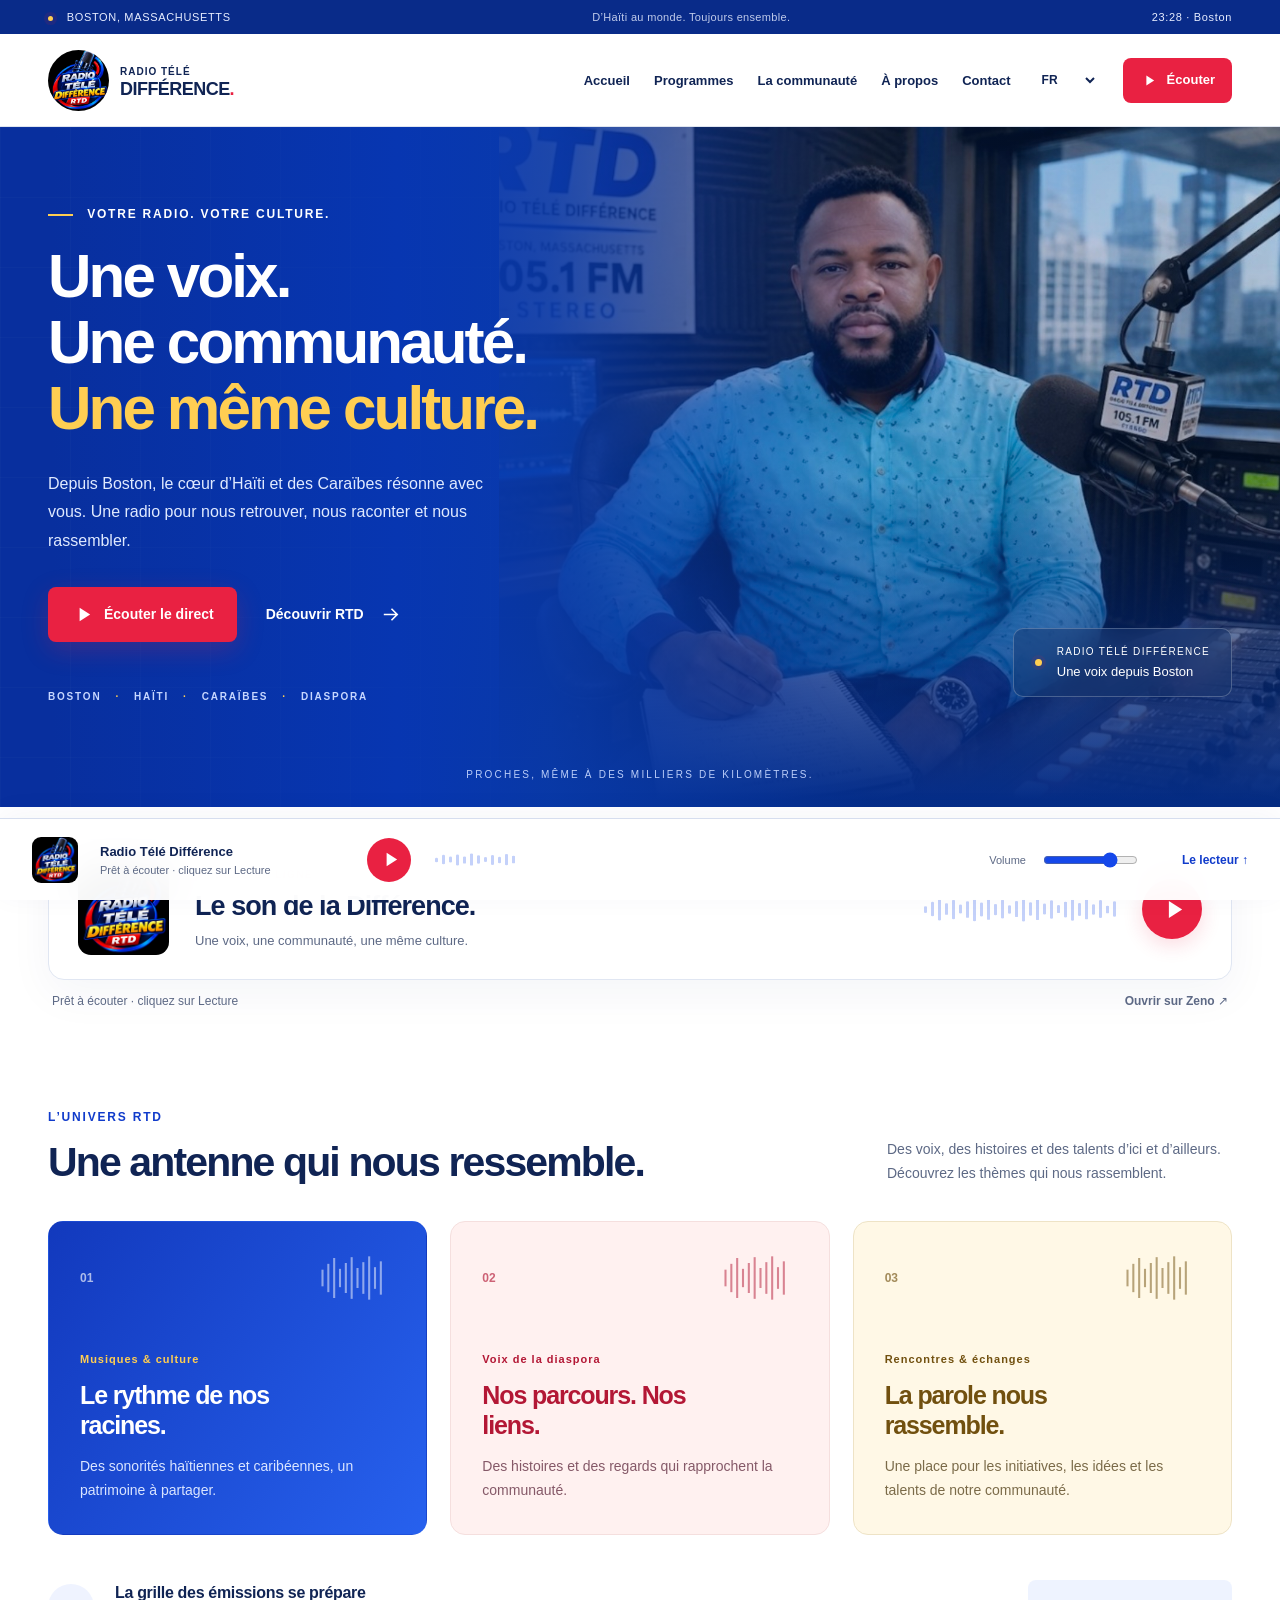
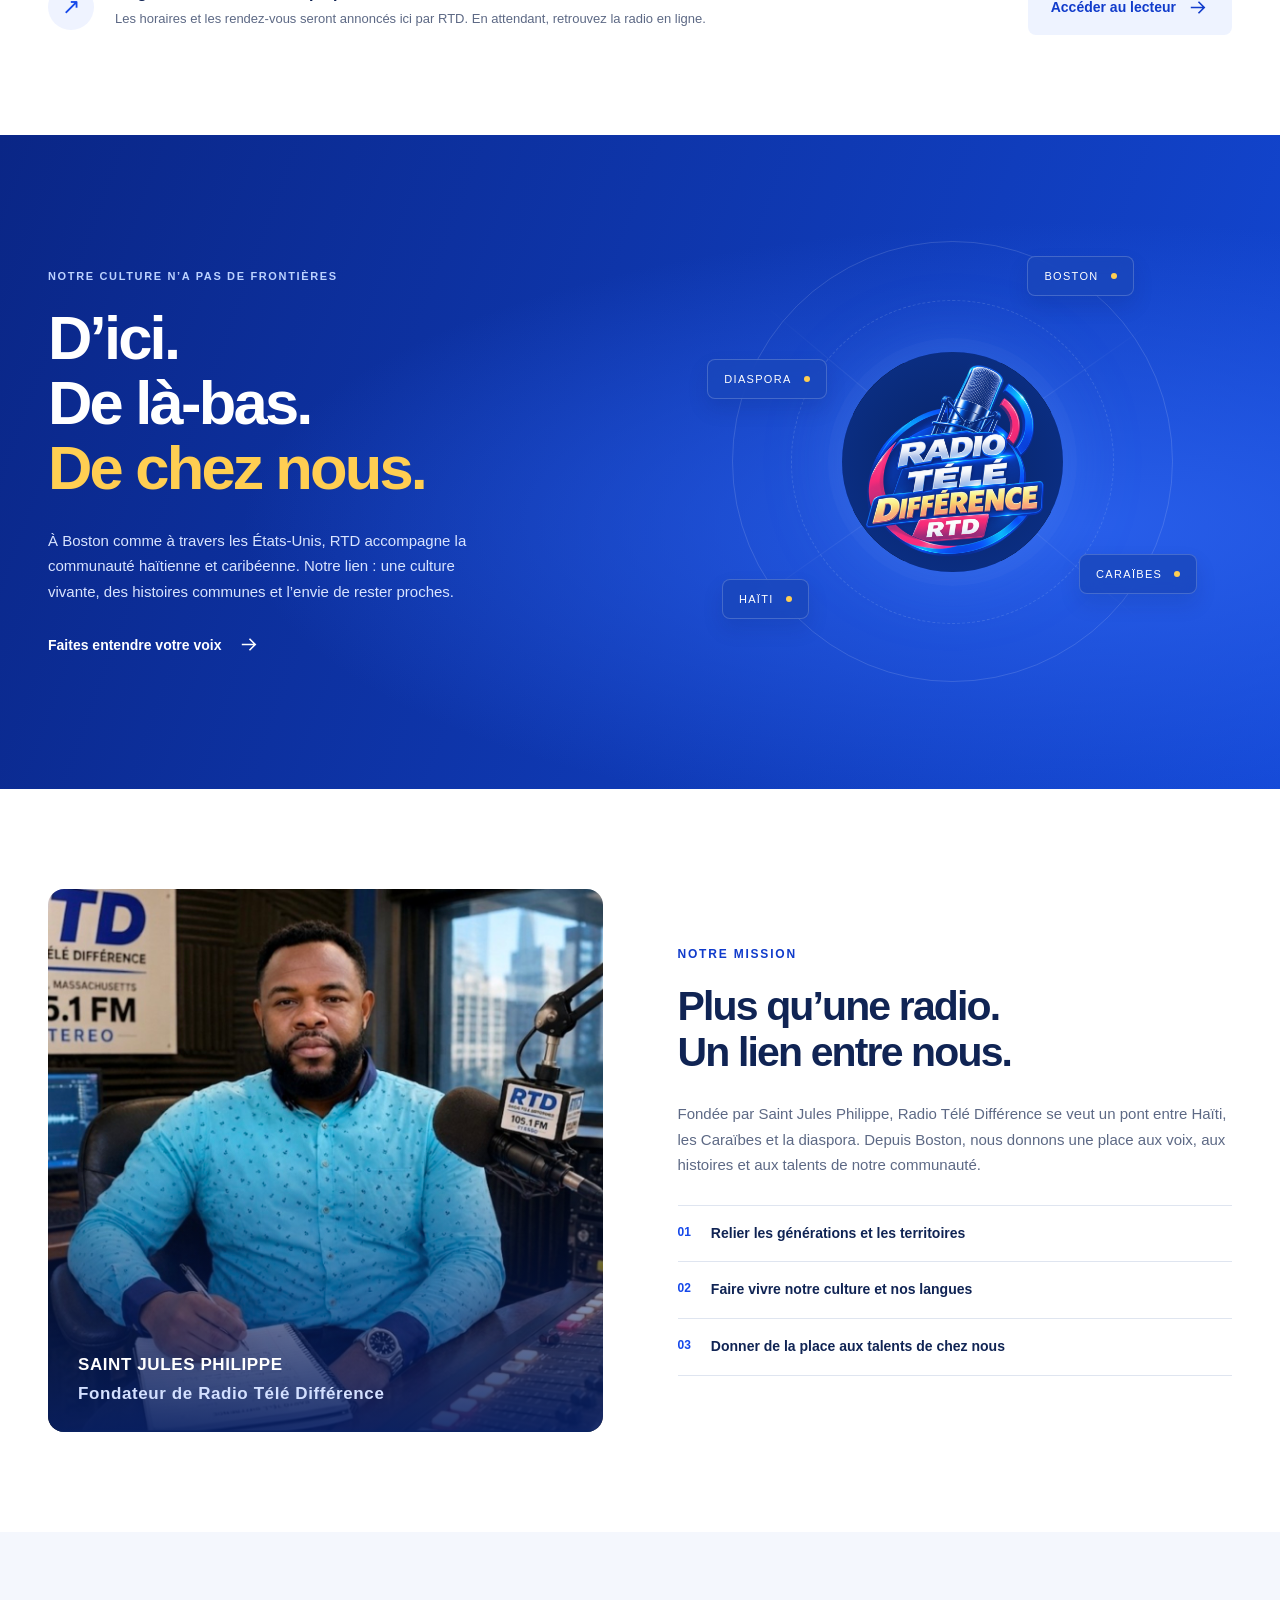
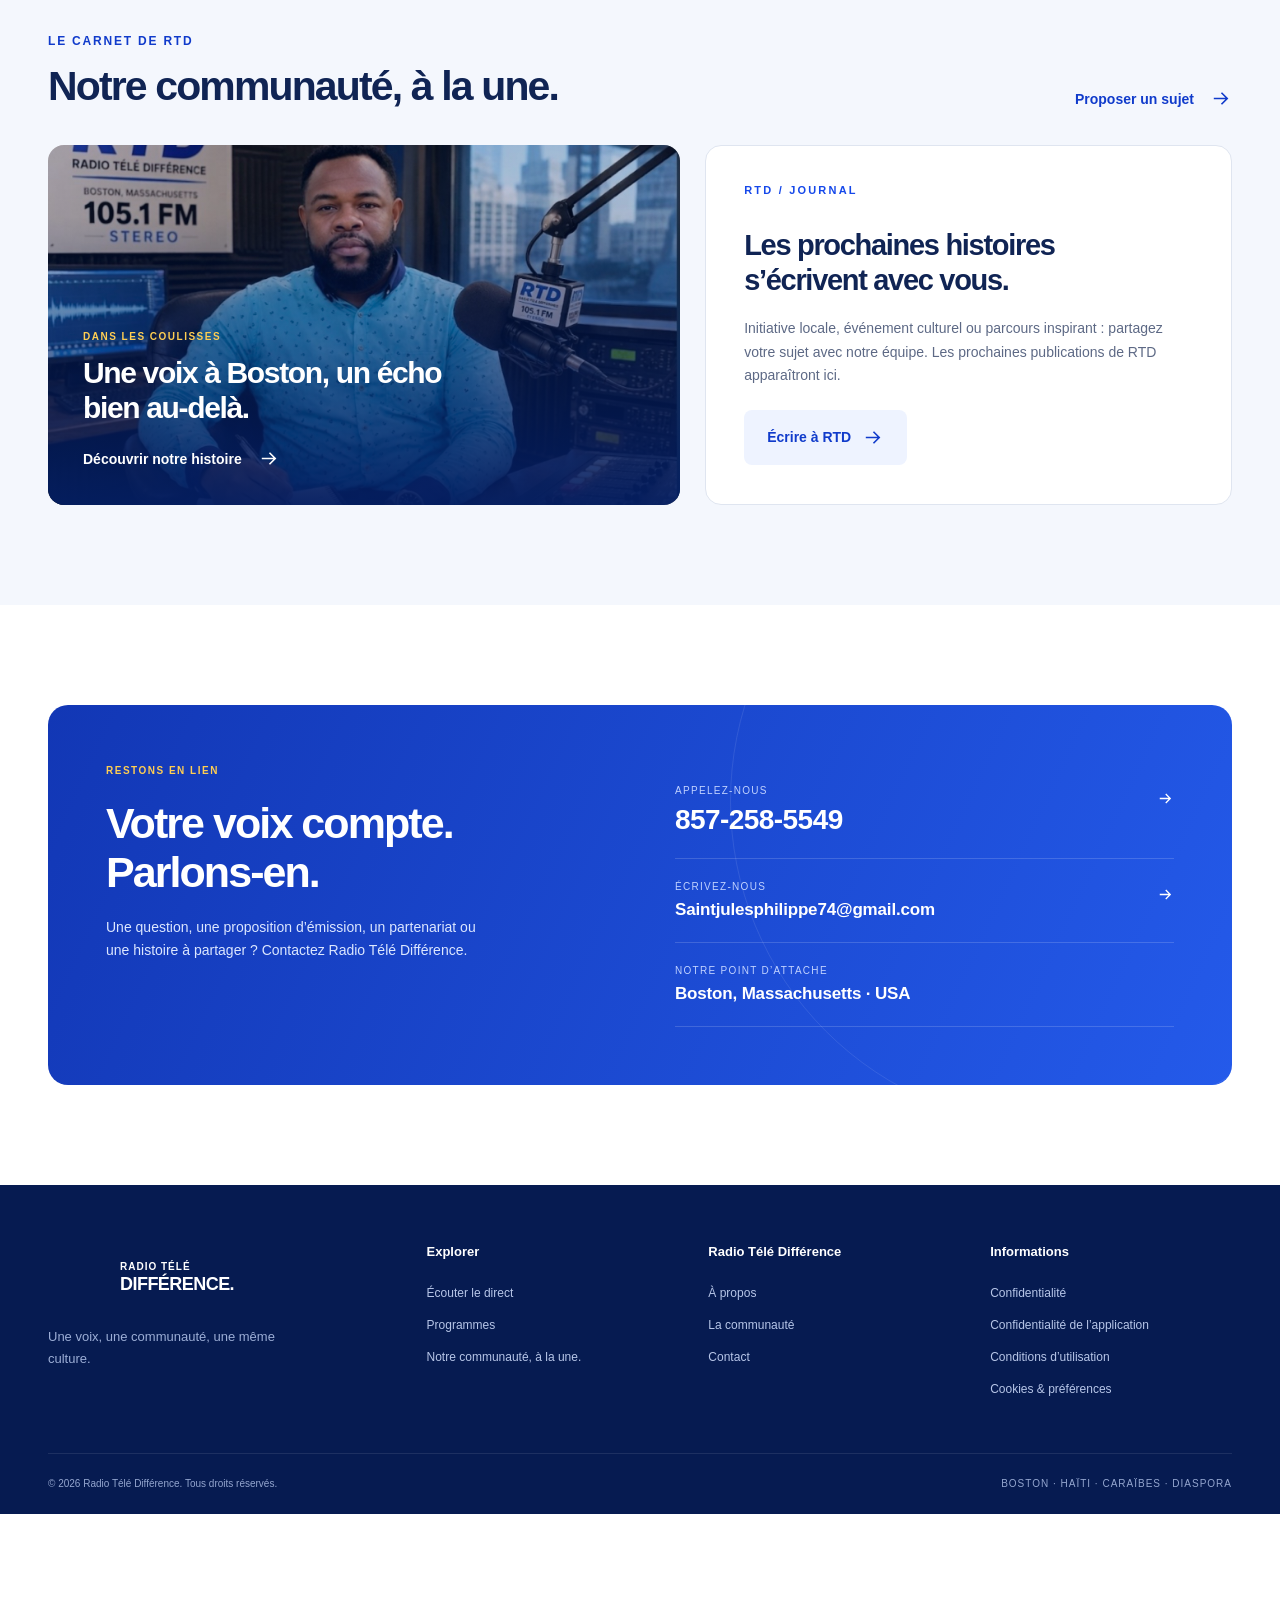
==== commit 2ffbb67c: "Link mobile privacy policy from footer" ====
--- a/index.html
+++ b/index.html
@@ -1 +1 @@
-<!doctype html><html lang="fr"><head><meta charset="utf-8"><meta name="viewport" content="width=device-width,initial-scale=1"><meta name="theme-color" content="#1244e8"><meta name="description" content="Radio Télé Différence : la voix haïtienne et caribéenne depuis Boston. Écoutez RTD en ligne et découvrez notre communauté."><meta property="og:type" content="website"><meta property="og:title" content="Radio Télé Différence — Une voix, une communauté"><meta property="og:description" content="Depuis Boston, un pont entre Haïti, les Caraïbes et la diaspora. Écoutez RTD en ligne."><meta property="og:locale" content="fr_FR"><meta name="twitter:card" content="summary"><title>Radio Télé Différence — La voix qui nous rassemble</title><link rel="icon" href="./assets/favicon.svg" type="image/svg+xml"><link rel="apple-touch-icon" href="./assets/icon-192.png"><link rel="manifest" href="./manifest.webmanifest"><link rel="stylesheet" href="./styles.css"><script defer src="./translations.js"></script><script defer src="./legal.js"></script><script defer src="./content.js"></script><script defer src="./app.js"></script></head><body><a class="skip" href="#main"><span data-i18n="skip">Aller au contenu</span></a><div class="topbar"><div class="wrap"><span><i class="dot"></i> BOSTON, MASSACHUSETTS</span><span class="top-motto"><span data-i18n="bridge">D’Haïti au monde. Toujours ensemble.</span></span><span id="clock">Boston</span></div></div><header><div class="wrap nav"><a class="brand" href="./index.html" aria-label="Radio Télé Différence"><img src="./assets/logo.png" alt="" width="64" height="64"><span>RADIO TÉLÉ<strong>DIFFÉRENCE<span class="brand-dot">.</span></strong></span></a><button class="menu" aria-controls="navigation" aria-expanded="false" aria-label="Menu"><svg viewBox="0 0 24 24" aria-hidden="true"><path d="M4 6h16M4 12h16M4 18h16" fill="none" stroke="currentColor" stroke-width="1.8"/></svg></button><nav id="navigation"><a href="#accueil"><span data-i18n="home">Accueil</span></a><a href="#programmes"><span data-i18n="programs">Programmes</span></a><a href="#communaute"><span data-i18n="community">La communauté</span></a><a href="#apropos"><span data-i18n="about">À propos</span></a><a href="#contact">Contact</a></nav><label class="language"><span class="sr-only"><span data-i18n="lang">Langue</span></span><select id="language"><option value="fr">FR</option><option value="ht">Kreyòl</option><option value="en">EN</option></select></label><button class="button nav-live" data-play><svg viewBox="0 0 24 24" aria-hidden="true"><path d="m9 5 11 7-11 7z" fill="currentColor"/></svg><span data-i18n="listen">Écouter</span></button></div></header><main id="main"><section class="hero" id="accueil"><div class="hero-photo"></div><div class="hero-grid"></div><div class="wrap hero-inner"><div class="hero-copy"><p class="eyebrow"><span class="gold-line"></span> <span data-i18n="yourradio">VOTRE RADIO. VOTRE CULTURE.</span></p><h1><span data-i18n="headline">Une voix.<br>Une communauté.<br><em>Une même culture.</em></span></h1><p class="hero-text"><span data-i18n="intro">Depuis Boston, le cœur d’Haïti et des Caraïbes résonne avec vous. Une radio pour nous retrouver, nous raconter et nous rassembler.</span></p><div class="hero-actions"><button class="button primary" data-play><svg viewBox="0 0 24 24" aria-hidden="true"><path d="m9 5 11 7-11 7z" fill="currentColor"/></svg><span data-i18n="listenlive">Écouter le direct</span></button><a href="#apropos" class="text-link"><span data-i18n="discover">Découvrir RTD</span> <svg viewBox="0 0 24 24" aria-hidden="true"><path d="M5 12h14m-6-6 6 6-6 6" fill="none" stroke="currentColor" stroke-width="1.7"/></svg></a></div><div class="hero-tags"><span>BOSTON</span><b>·</b><span>HAÏTI</span><b>·</b><span>CARAÏBES</span><b>·</b><span>DIASPORA</span></div></div><div class="studio-label"><i class="dot"></i><div>RADIO TÉLÉ DIFFÉRENCE<small><span data-i18n="fromBoston">Une voix depuis Boston</span></small></div></div></div><div class="hero-bottom"><span data-i18n="together">PROCHES, MÊME À DES MILLIERS DE KILOMÈTRES.</span></div></section><section class="live-section wrap" id="direct"><div class="live-card"><div class="live-art"><img src="./assets/logo.png" alt="Logo Radio Télé Différence" width="100" height="100"></div><div class="live-title"><span class="eyebrow"><i class="dot"></i> <span data-i18n="online">RADIO EN LIGNE</span></span><h2>Le son de la Différence<span>.</span></h2><p data-i18n="slogan">Une voix, une communauté, une même culture.</p></div><div class="wave" aria-hidden="true"><i style="--h:15px;--d:0s"></i><i style="--h:32px;--d:-0.13s"></i><i style="--h:49px;--d:-0.26s"></i><i style="--h:26px;--d:-0.39s"></i><i style="--h:43px;--d:-0.52s"></i><i style="--h:20px;--d:-0.65s"></i><i style="--h:37px;--d:-0.78s"></i><i style="--h:54px;--d:-0.91s"></i><i style="--h:31px;--d:-1.04s"></i><i style="--h:48px;--d:-1.17s"></i><i style="--h:25px;--d:-1.3s"></i><i style="--h:42px;--d:-1.4300000000000002s"></i><i style="--h:19px;--d:-1.56s"></i><i style="--h:36px;--d:-1.69s"></i><i style="--h:53px;--d:-1.82s"></i><i style="--h:30px;--d:-1.9500000000000002s"></i><i style="--h:47px;--d:-2.08s"></i><i style="--h:24px;--d:-2.21s"></i><i style="--h:41px;--d:-2.34s"></i><i style="--h:18px;--d:-2.47s"></i><i style="--h:35px;--d:-2.6s"></i><i style="--h:52px;--d:-2.73s"></i><i style="--h:29px;--d:-2.8600000000000003s"></i><i style="--h:46px;--d:-2.99s"></i><i style="--h:23px;--d:-3.12s"></i><i style="--h:40px;--d:-3.25s"></i><i style="--h:17px;--d:-3.38s"></i><i style="--h:34px;--d:-3.5100000000000002s"></i></div><button class="round-play" data-play aria-label="Écouter le direct"><svg viewBox="0 0 24 24" aria-hidden="true"><path d="m9 5 11 7-11 7z" fill="currentColor"/></svg></button></div><div class="stream-line"><span class="status" role="status" aria-live="polite"></span><a href="https://zeno.fm/radio/radio-tele-difference-105-1-fm/" target="_blank" rel="noopener"><span data-i18n="zenolink">Ouvrir sur Zeno</span> ↗</a></div></section><section class="section wrap" id="programmes"><div class="section-head"><div><p class="eyebrow blue"><span data-i18n="onair">L’UNIVERS RTD</span></p><h2><span data-i18n="programtitle">Une antenne qui nous ressemble.</span></h2></div><p><span data-i18n="programintro">Des voix, des histoires et des talents d’ici et d’ailleurs. Découvrez les thèmes qui nous rassemblent.</span></p></div><div class="program-grid"><article class="program p0"><div class="program-top"><span>01</span><svg viewBox="0 0 80 60" aria-hidden="true"><path d="M4 20v20"/><path d="M11 13v34"/><path d="M18 6v48"/><path d="M25 19v22"/><path d="M32 12v36"/><path d="M39 5v50"/><path d="M46 18v24"/><path d="M53 11v38"/><path d="M60 4v52"/><path d="M67 17v26"/><path d="M74 10v40"/></svg></div><p class="eyebrow"><span data-i18n="musictag">Musiques & culture</span></p><h3><span data-i18n="musictitle">Le rythme de nos racines.</span></h3><p><span data-i18n="musicbody">Des sonorités haïtiennes et caribéennes, un patrimoine à partager.</span></p></article><article class="program p1"><div class="program-top"><span>02</span><svg viewBox="0 0 80 60" aria-hidden="true"><path d="M4 20v20"/><path d="M11 13v34"/><path d="M18 6v48"/><path d="M25 19v22"/><path d="M32 12v36"/><path d="M39 5v50"/><path d="M46 18v24"/><path d="M53 11v38"/><path d="M60 4v52"/><path d="M67 17v26"/><path d="M74 10v40"/></svg></div><p class="eyebrow"><span data-i18n="voicestag">Voix de la diaspora</span></p><h3><span data-i18n="voicestitle">Nos parcours. Nos liens.</span></h3><p><span data-i18n="voicesbody">Des histoires et des regards qui rapprochent la communauté.</span></p></article><article class="program p2"><div class="program-top"><span>03</span><svg viewBox="0 0 80 60" aria-hidden="true"><path d="M4 20v20"/><path d="M11 13v34"/><path d="M18 6v48"/><path d="M25 19v22"/><path d="M32 12v36"/><path d="M39 5v50"/><path d="M46 18v24"/><path d="M53 11v38"/><path d="M60 4v52"/><path d="M67 17v26"/><path d="M74 10v40"/></svg></div><p class="eyebrow"><span data-i18n="dialoguetag">Rencontres & échanges</span></p><h3><span data-i18n="dialoguetitle">La parole nous rassemble.</span></h3><p><span data-i18n="dialoguebody">Une place pour les initiatives, les idées et les talents de notre communauté.</span></p></article></div><div class="schedule"><span class="schedule-icon">↗</span><div><h3><span data-i18n="schedule">La grille des émissions se prépare</span></h3><p><span data-i18n="schedulebody">Les horaires et les rendez-vous seront annoncés ici par RTD. En attendant, retrouvez la radio en ligne.</span></p></div><a class="button light" href="#direct"><span data-i18n="gotolive">Accéder au lecteur</span> <svg viewBox="0 0 24 24" aria-hidden="true"><path d="M5 12h14m-6-6 6 6-6 6" fill="none" stroke="currentColor" stroke-width="1.7"/></svg></a></div><div id="schedule-list"></div></section><section class="community-section" id="communaute"><div class="wrap community-grid"><div><p class="eyebrow"><span data-i18n="borders">NOTRE CULTURE N’A PAS DE FRONTIÈRES</span></p><h2><span data-i18n="communitytitle">D’ici.<br>De là-bas.<br><em>De chez nous.</em></span></h2><p><span data-i18n="communitybody">À Boston comme à travers les États-Unis, RTD accompagne la communauté haïtienne et caribéenne. Notre lien : une culture vivante, des histoires communes et l’envie de rester proches.</span></p><a href="#contact" class="text-link"><span data-i18n="yourvoice">Faites entendre votre voix</span> <svg viewBox="0 0 24 24" aria-hidden="true"><path d="M5 12h14m-6-6 6 6-6 6" fill="none" stroke="currentColor" stroke-width="1.7"/></svg></a></div><div class="orbit-art" aria-hidden="true"><div class="orbit o1"></div><div class="orbit o2"></div><div class="orbit o3"></div><div class="orbit-center"><img src="./assets/logo.png" alt="" width="210" height="210"></div><span class="place boston">BOSTON <i></i></span><span class="place haiti">HAÏTI <i></i></span><span class="place caraibes">CARAÏBES <i></i></span><span class="place diaspora">DIASPORA <i></i></span></div></div></section><section class="section wrap" id="apropos"><div class="founder-grid"><div class="founder-photo"><img src="./assets/fondateur.jpg" alt="Saint Jules Philippe dans le studio RTD" loading="lazy" width="1536" height="1140"><div class="photo-caption"><span>SAINT JULES PHILIPPE</span><small><span data-i18n="founderlabel">Fondateur de Radio Télé Différence</span></small></div></div><div class="founder-copy"><p class="eyebrow blue"><span data-i18n="mission">NOTRE MISSION</span></p><h2><span data-i18n="missiontitle">Plus qu’une radio.<br>Un lien entre nous.</span></h2><p><span data-i18n="missionbody">Fondée par Saint Jules Philippe, Radio Télé Différence se veut un pont entre Haïti, les Caraïbes et la diaspora. Depuis Boston, nous donnons une place aux voix, aux histoires et aux talents de notre communauté.</span></p><div class="mission-list"><p><b>01</b><span data-i18n="value1">Relier les générations et les territoires</span></p><p><b>02</b><span data-i18n="value2">Faire vivre notre culture et nos langues</span></p><p><b>03</b><span data-i18n="value3">Donner de la place aux talents de chez nous</span></p></div></div></div></section><section class="editorial section" id="actualites"><div class="wrap"><div class="section-head"><div><p class="eyebrow blue"><span data-i18n="editorial">LE CARNET DE RTD</span></p><h2><span data-i18n="news">Notre communauté, à la une.</span></h2></div><a href="#contact" class="text-link blue"><span data-i18n="submit">Proposer un sujet</span> <svg viewBox="0 0 24 24" aria-hidden="true"><path d="M5 12h14m-6-6 6 6-6 6" fill="none" stroke="currentColor" stroke-width="1.7"/></svg></a></div><div class="news-grid"><article class="news-feature"><img src="./assets/fondateur.jpg" alt="Le studio de Radio Télé Différence" loading="lazy" width="1536" height="1140"><div><p class="eyebrow"><span data-i18n="inside">DANS LES COULISSES</span></p><h3><span data-i18n="insidetitle">Une voix à Boston, un écho bien au-delà.</span></h3><a href="#apropos" class="text-link"><span data-i18n="story">Découvrir notre histoire</span> <svg viewBox="0 0 24 24" aria-hidden="true"><path d="M5 12h14m-6-6 6 6-6 6" fill="none" stroke="currentColor" stroke-width="1.7"/></svg></a></div></article><div class="news-empty"><span class="edition">RTD / JOURNAL</span><h3><span data-i18n="newstitle">Les prochaines histoires s’écrivent avec vous.</span></h3><p><span data-i18n="newsbody">Initiative locale, événement culturel ou parcours inspirant : partagez votre sujet avec notre équipe. Les prochaines publications de RTD apparaîtront ici.</span></p><a href="mailto:Saintjulesphilippe74@gmail.com" class="button light"><span data-i18n="write">Écrire à RTD</span> <svg viewBox="0 0 24 24" aria-hidden="true"><path d="M5 12h14m-6-6 6 6-6 6" fill="none" stroke="currentColor" stroke-width="1.7"/></svg></a></div></div><div id="articles-list"></div></div></section><section class="section wrap" id="contact"><div class="contact-panel"><div><p class="eyebrow"><span data-i18n="stayconnected">RESTONS EN LIEN</span></p><h2><span data-i18n="contacttitle">Votre voix compte.<br>Parlons-en.</span></h2><p><span data-i18n="contactbody">Une question, une proposition d’émission, un partenariat ou une histoire à partager ? Contactez Radio Télé Différence.</span></p></div><div class="contact-links"><a href="tel:+18572585549"><small><span data-i18n="call">APPELEZ-NOUS</span></small><strong>857-258-5549</strong><svg viewBox="0 0 24 24" aria-hidden="true"><path d="M5 12h14m-6-6 6 6-6 6" fill="none" stroke="currentColor" stroke-width="1.7"/></svg></a><a href="mailto:Saintjulesphilippe74@gmail.com"><small><span data-i18n="email">ÉCRIVEZ-NOUS</span></small><strong>Saintjulesphilippe74@gmail.com</strong><svg viewBox="0 0 24 24" aria-hidden="true"><path d="M5 12h14m-6-6 6 6-6 6" fill="none" stroke="currentColor" stroke-width="1.7"/></svg></a><div><small><span data-i18n="location">NOTRE POINT D’ATTACHE</span></small><strong>Boston, Massachusetts · USA</strong></div></div></div></section></main><footer><div class="wrap footer-grid"><div><a class="brand" href="#accueil"><img src="./assets/logo.png" alt="RTD" width="64" height="64"><span>RADIO TÉLÉ<strong>DIFFÉRENCE.</strong></span></a><p data-i18n="slogan">Une voix, une communauté, une même culture.</p></div><div><h3><span data-i18n="explore">Explorer</span></h3><a href="#direct" data-i18n="listenlive">Écouter le direct</a><a href="#programmes" data-i18n="programs">Programmes</a><a href="#actualites" data-i18n="news">Notre communauté, à la une.</a></div><div><h3>Radio Télé Différence</h3><a href="#apropos" data-i18n="about">À propos</a><a href="#communaute" data-i18n="community">La communauté</a><a href="#contact">Contact</a></div><div><h3><span data-i18n="information">Informations</span></h3><a href="#confidentialite" data-legal="privacy"><span data-i18n="privacy">Confidentialité</span></a><a href="#conditions" data-legal="terms"><span data-i18n="terms">Conditions d’utilisation</span></a><button class="footer-button" data-preferences><span data-i18n="preferences">Cookies & préférences</span></button></div></div><div class="wrap footer-bottom"><span>© <span id="year">2026</span> Radio Télé Différence. <span data-i18n="rights">Tous droits réservés.</span></span><span>BOSTON · HAÏTI · CARAÏBES · DIASPORA</span></div></footer><aside class="dock" aria-label="Radio RTD"><img src="./assets/logo.png" alt="" width="48" height="48"><div class="dock-title"><strong>Radio Télé Différence</strong><small class="dock-status"></small></div><button class="dock-play" data-play aria-label="Écouter le direct"><svg viewBox="0 0 24 24" aria-hidden="true"><path d="m9 5 11 7-11 7z" fill="currentColor"/></svg></button><div class="dock-wave wave" aria-hidden="true"><i style="--h:10px;--d:0s"></i><i style="--h:21px;--d:-0.17s"></i><i style="--h:13px;--d:-0.34s"></i><i style="--h:24px;--d:-0.51s"></i><i style="--h:16px;--d:-0.68s"></i><i style="--h:27px;--d:-0.8500000000000001s"></i><i style="--h:19px;--d:-1.02s"></i><i style="--h:11px;--d:-1.1900000000000002s"></i><i style="--h:22px;--d:-1.36s"></i><i style="--h:14px;--d:-1.53s"></i><i style="--h:25px;--d:-1.7000000000000002s"></i><i style="--h:17px;--d:-1.87s"></i></div><label class="volume"><span><span data-i18n="volume">Volume</span></span><input type="range" id="volume" min="0" max="1" step=".01" value=".75"></label><a href="#direct" class="dock-link"><span data-i18n="player">Le lecteur</span> ↑</a></aside><audio id="radio" preload="none"></audio><dialog id="legal-dialog"><button class="close" data-close aria-label="Fermer">×</button><div id="legal-content"></div></dialog><dialog id="preferences-dialog"><button class="close" data-close aria-label="Fermer">×</button><p class="eyebrow blue">RTD</p><h2 data-i18n="preferences">Cookies & préférences</h2><p><span data-i18n="prefintro">Ce site n’utilise aucun outil publicitaire ni de mesure d’audience. Vous pouvez choisir de mémoriser votre langue et votre volume sur cet appareil.</span></p><label class="check"><input type="checkbox" id="remember"><span data-i18n="remember">Mémoriser mes préférences</span></label><p class="small"><span data-i18n="external">L’écoute active une connexion à Zeno, qui reçoit notamment votre adresse IP. Aucun flux n’est chargé avant votre clic sur Écouter.</span></p><a href="https://zeno.fm/privacy-policy/" target="_blank" rel="noopener"><span data-i18n="zenoprivacy">Confidentialité de Zeno</span> ↗</a><button class="button primary save-preferences"><span data-i18n="save">Enregistrer</span></button></dialog><noscript><p class="noscript">Activez JavaScript pour utiliser le lecteur et les langues. <a href="https://zeno.fm/radio/radio-tele-difference-105-1-fm/">Écouter sur Zeno</a> · <a href="./privacy.html">Confidentialité</a> · <a href="./terms.html">Conditions</a></p></noscript></body></html>+<!doctype html><html lang="fr"><head><meta charset="utf-8"><meta name="viewport" content="width=device-width,initial-scale=1"><meta name="theme-color" content="#1244e8"><meta name="description" content="Radio Télé Différence : la voix haïtienne et caribéenne depuis Boston. Écoutez RTD en ligne et découvrez notre communauté."><meta property="og:type" content="website"><meta property="og:title" content="Radio Télé Différence — Une voix, une communauté"><meta property="og:description" content="Depuis Boston, un pont entre Haïti, les Caraïbes et la diaspora. Écoutez RTD en ligne."><meta property="og:locale" content="fr_FR"><meta name="twitter:card" content="summary"><title>Radio Télé Différence — La voix qui nous rassemble</title><link rel="icon" href="./assets/favicon.svg" type="image/svg+xml"><link rel="apple-touch-icon" href="./assets/icon-192.png"><link rel="manifest" href="./manifest.webmanifest"><link rel="stylesheet" href="./styles.css"><script defer src="./translations.js"></script><script defer src="./legal.js"></script><script defer src="./content.js"></script><script defer src="./app.js"></script></head><body><a class="skip" href="#main"><span data-i18n="skip">Aller au contenu</span></a><div class="topbar"><div class="wrap"><span><i class="dot"></i> BOSTON, MASSACHUSETTS</span><span class="top-motto"><span data-i18n="bridge">D’Haïti au monde. Toujours ensemble.</span></span><span id="clock">Boston</span></div></div><header><div class="wrap nav"><a class="brand" href="./index.html" aria-label="Radio Télé Différence"><img src="./assets/logo.png" alt="" width="64" height="64"><span>RADIO TÉLÉ<strong>DIFFÉRENCE<span class="brand-dot">.</span></strong></span></a><button class="menu" aria-controls="navigation" aria-expanded="false" aria-label="Menu"><svg viewBox="0 0 24 24" aria-hidden="true"><path d="M4 6h16M4 12h16M4 18h16" fill="none" stroke="currentColor" stroke-width="1.8"/></svg></button><nav id="navigation"><a href="#accueil"><span data-i18n="home">Accueil</span></a><a href="#programmes"><span data-i18n="programs">Programmes</span></a><a href="#communaute"><span data-i18n="community">La communauté</span></a><a href="#apropos"><span data-i18n="about">À propos</span></a><a href="#contact">Contact</a></nav><label class="language"><span class="sr-only"><span data-i18n="lang">Langue</span></span><select id="language"><option value="fr">FR</option><option value="ht">Kreyòl</option><option value="en">EN</option></select></label><button class="button nav-live" data-play><svg viewBox="0 0 24 24" aria-hidden="true"><path d="m9 5 11 7-11 7z" fill="currentColor"/></svg><span data-i18n="listen">Écouter</span></button></div></header><main id="main"><section class="hero" id="accueil"><div class="hero-photo"></div><div class="hero-grid"></div><div class="wrap hero-inner"><div class="hero-copy"><p class="eyebrow"><span class="gold-line"></span> <span data-i18n="yourradio">VOTRE RADIO. VOTRE CULTURE.</span></p><h1><span data-i18n="headline">Une voix.<br>Une communauté.<br><em>Une même culture.</em></span></h1><p class="hero-text"><span data-i18n="intro">Depuis Boston, le cœur d’Haïti et des Caraïbes résonne avec vous. Une radio pour nous retrouver, nous raconter et nous rassembler.</span></p><div class="hero-actions"><button class="button primary" data-play><svg viewBox="0 0 24 24" aria-hidden="true"><path d="m9 5 11 7-11 7z" fill="currentColor"/></svg><span data-i18n="listenlive">Écouter le direct</span></button><a href="#apropos" class="text-link"><span data-i18n="discover">Découvrir RTD</span> <svg viewBox="0 0 24 24" aria-hidden="true"><path d="M5 12h14m-6-6 6 6-6 6" fill="none" stroke="currentColor" stroke-width="1.7"/></svg></a></div><div class="hero-tags"><span>BOSTON</span><b>·</b><span>HAÏTI</span><b>·</b><span>CARAÏBES</span><b>·</b><span>DIASPORA</span></div></div><div class="studio-label"><i class="dot"></i><div>RADIO TÉLÉ DIFFÉRENCE<small><span data-i18n="fromBoston">Une voix depuis Boston</span></small></div></div></div><div class="hero-bottom"><span data-i18n="together">PROCHES, MÊME À DES MILLIERS DE KILOMÈTRES.</span></div></section><section class="live-section wrap" id="direct"><div class="live-card"><div class="live-art"><img src="./assets/logo.png" alt="Logo Radio Télé Différence" width="100" height="100"></div><div class="live-title"><span class="eyebrow"><i class="dot"></i> <span data-i18n="online">RADIO EN LIGNE</span></span><h2>Le son de la Différence<span>.</span></h2><p data-i18n="slogan">Une voix, une communauté, une même culture.</p></div><div class="wave" aria-hidden="true"><i style="--h:15px;--d:0s"></i><i style="--h:32px;--d:-0.13s"></i><i style="--h:49px;--d:-0.26s"></i><i style="--h:26px;--d:-0.39s"></i><i style="--h:43px;--d:-0.52s"></i><i style="--h:20px;--d:-0.65s"></i><i style="--h:37px;--d:-0.78s"></i><i style="--h:54px;--d:-0.91s"></i><i style="--h:31px;--d:-1.04s"></i><i style="--h:48px;--d:-1.17s"></i><i style="--h:25px;--d:-1.3s"></i><i style="--h:42px;--d:-1.4300000000000002s"></i><i style="--h:19px;--d:-1.56s"></i><i style="--h:36px;--d:-1.69s"></i><i style="--h:53px;--d:-1.82s"></i><i style="--h:30px;--d:-1.9500000000000002s"></i><i style="--h:47px;--d:-2.08s"></i><i style="--h:24px;--d:-2.21s"></i><i style="--h:41px;--d:-2.34s"></i><i style="--h:18px;--d:-2.47s"></i><i style="--h:35px;--d:-2.6s"></i><i style="--h:52px;--d:-2.73s"></i><i style="--h:29px;--d:-2.8600000000000003s"></i><i style="--h:46px;--d:-2.99s"></i><i style="--h:23px;--d:-3.12s"></i><i style="--h:40px;--d:-3.25s"></i><i style="--h:17px;--d:-3.38s"></i><i style="--h:34px;--d:-3.5100000000000002s"></i></div><button class="round-play" data-play aria-label="Écouter le direct"><svg viewBox="0 0 24 24" aria-hidden="true"><path d="m9 5 11 7-11 7z" fill="currentColor"/></svg></button></div><div class="stream-line"><span class="status" role="status" aria-live="polite"></span><a href="https://zeno.fm/radio/radio-tele-difference-105-1-fm/" target="_blank" rel="noopener"><span data-i18n="zenolink">Ouvrir sur Zeno</span> ↗</a></div></section><section class="section wrap" id="programmes"><div class="section-head"><div><p class="eyebrow blue"><span data-i18n="onair">L’UNIVERS RTD</span></p><h2><span data-i18n="programtitle">Une antenne qui nous ressemble.</span></h2></div><p><span data-i18n="programintro">Des voix, des histoires et des talents d’ici et d’ailleurs. Découvrez les thèmes qui nous rassemblent.</span></p></div><div class="program-grid"><article class="program p0"><div class="program-top"><span>01</span><svg viewBox="0 0 80 60" aria-hidden="true"><path d="M4 20v20"/><path d="M11 13v34"/><path d="M18 6v48"/><path d="M25 19v22"/><path d="M32 12v36"/><path d="M39 5v50"/><path d="M46 18v24"/><path d="M53 11v38"/><path d="M60 4v52"/><path d="M67 17v26"/><path d="M74 10v40"/></svg></div><p class="eyebrow"><span data-i18n="musictag">Musiques & culture</span></p><h3><span data-i18n="musictitle">Le rythme de nos racines.</span></h3><p><span data-i18n="musicbody">Des sonorités haïtiennes et caribéennes, un patrimoine à partager.</span></p></article><article class="program p1"><div class="program-top"><span>02</span><svg viewBox="0 0 80 60" aria-hidden="true"><path d="M4 20v20"/><path d="M11 13v34"/><path d="M18 6v48"/><path d="M25 19v22"/><path d="M32 12v36"/><path d="M39 5v50"/><path d="M46 18v24"/><path d="M53 11v38"/><path d="M60 4v52"/><path d="M67 17v26"/><path d="M74 10v40"/></svg></div><p class="eyebrow"><span data-i18n="voicestag">Voix de la diaspora</span></p><h3><span data-i18n="voicestitle">Nos parcours. Nos liens.</span></h3><p><span data-i18n="voicesbody">Des histoires et des regards qui rapprochent la communauté.</span></p></article><article class="program p2"><div class="program-top"><span>03</span><svg viewBox="0 0 80 60" aria-hidden="true"><path d="M4 20v20"/><path d="M11 13v34"/><path d="M18 6v48"/><path d="M25 19v22"/><path d="M32 12v36"/><path d="M39 5v50"/><path d="M46 18v24"/><path d="M53 11v38"/><path d="M60 4v52"/><path d="M67 17v26"/><path d="M74 10v40"/></svg></div><p class="eyebrow"><span data-i18n="dialoguetag">Rencontres & échanges</span></p><h3><span data-i18n="dialoguetitle">La parole nous rassemble.</span></h3><p><span data-i18n="dialoguebody">Une place pour les initiatives, les idées et les talents de notre communauté.</span></p></article></div><div class="schedule"><span class="schedule-icon">↗</span><div><h3><span data-i18n="schedule">La grille des émissions se prépare</span></h3><p><span data-i18n="schedulebody">Les horaires et les rendez-vous seront annoncés ici par RTD. En attendant, retrouvez la radio en ligne.</span></p></div><a class="button light" href="#direct"><span data-i18n="gotolive">Accéder au lecteur</span> <svg viewBox="0 0 24 24" aria-hidden="true"><path d="M5 12h14m-6-6 6 6-6 6" fill="none" stroke="currentColor" stroke-width="1.7"/></svg></a></div><div id="schedule-list"></div></section><section class="community-section" id="communaute"><div class="wrap community-grid"><div><p class="eyebrow"><span data-i18n="borders">NOTRE CULTURE N’A PAS DE FRONTIÈRES</span></p><h2><span data-i18n="communitytitle">D’ici.<br>De là-bas.<br><em>De chez nous.</em></span></h2><p><span data-i18n="communitybody">À Boston comme à travers les États-Unis, RTD accompagne la communauté haïtienne et caribéenne. Notre lien : une culture vivante, des histoires communes et l’envie de rester proches.</span></p><a href="#contact" class="text-link"><span data-i18n="yourvoice">Faites entendre votre voix</span> <svg viewBox="0 0 24 24" aria-hidden="true"><path d="M5 12h14m-6-6 6 6-6 6" fill="none" stroke="currentColor" stroke-width="1.7"/></svg></a></div><div class="orbit-art" aria-hidden="true"><div class="orbit o1"></div><div class="orbit o2"></div><div class="orbit o3"></div><div class="orbit-center"><img src="./assets/logo.png" alt="" width="210" height="210"></div><span class="place boston">BOSTON <i></i></span><span class="place haiti">HAÏTI <i></i></span><span class="place caraibes">CARAÏBES <i></i></span><span class="place diaspora">DIASPORA <i></i></span></div></div></section><section class="section wrap" id="apropos"><div class="founder-grid"><div class="founder-photo"><img src="./assets/fondateur.jpg" alt="Saint Jules Philippe dans le studio RTD" loading="lazy" width="1536" height="1140"><div class="photo-caption"><span>SAINT JULES PHILIPPE</span><small><span data-i18n="founderlabel">Fondateur de Radio Télé Différence</span></small></div></div><div class="founder-copy"><p class="eyebrow blue"><span data-i18n="mission">NOTRE MISSION</span></p><h2><span data-i18n="missiontitle">Plus qu’une radio.<br>Un lien entre nous.</span></h2><p><span data-i18n="missionbody">Fondée par Saint Jules Philippe, Radio Télé Différence se veut un pont entre Haïti, les Caraïbes et la diaspora. Depuis Boston, nous donnons une place aux voix, aux histoires et aux talents de notre communauté.</span></p><div class="mission-list"><p><b>01</b><span data-i18n="value1">Relier les générations et les territoires</span></p><p><b>02</b><span data-i18n="value2">Faire vivre notre culture et nos langues</span></p><p><b>03</b><span data-i18n="value3">Donner de la place aux talents de chez nous</span></p></div></div></div></section><section class="editorial section" id="actualites"><div class="wrap"><div class="section-head"><div><p class="eyebrow blue"><span data-i18n="editorial">LE CARNET DE RTD</span></p><h2><span data-i18n="news">Notre communauté, à la une.</span></h2></div><a href="#contact" class="text-link blue"><span data-i18n="submit">Proposer un sujet</span> <svg viewBox="0 0 24 24" aria-hidden="true"><path d="M5 12h14m-6-6 6 6-6 6" fill="none" stroke="currentColor" stroke-width="1.7"/></svg></a></div><div class="news-grid"><article class="news-feature"><img src="./assets/fondateur.jpg" alt="Le studio de Radio Télé Différence" loading="lazy" width="1536" height="1140"><div><p class="eyebrow"><span data-i18n="inside">DANS LES COULISSES</span></p><h3><span data-i18n="insidetitle">Une voix à Boston, un écho bien au-delà.</span></h3><a href="#apropos" class="text-link"><span data-i18n="story">Découvrir notre histoire</span> <svg viewBox="0 0 24 24" aria-hidden="true"><path d="M5 12h14m-6-6 6 6-6 6" fill="none" stroke="currentColor" stroke-width="1.7"/></svg></a></div></article><div class="news-empty"><span class="edition">RTD / JOURNAL</span><h3><span data-i18n="newstitle">Les prochaines histoires s’écrivent avec vous.</span></h3><p><span data-i18n="newsbody">Initiative locale, événement culturel ou parcours inspirant : partagez votre sujet avec notre équipe. Les prochaines publications de RTD apparaîtront ici.</span></p><a href="mailto:Saintjulesphilippe74@gmail.com" class="button light"><span data-i18n="write">Écrire à RTD</span> <svg viewBox="0 0 24 24" aria-hidden="true"><path d="M5 12h14m-6-6 6 6-6 6" fill="none" stroke="currentColor" stroke-width="1.7"/></svg></a></div></div><div id="articles-list"></div></div></section><section class="section wrap" id="contact"><div class="contact-panel"><div><p class="eyebrow"><span data-i18n="stayconnected">RESTONS EN LIEN</span></p><h2><span data-i18n="contacttitle">Votre voix compte.<br>Parlons-en.</span></h2><p><span data-i18n="contactbody">Une question, une proposition d’émission, un partenariat ou une histoire à partager ? Contactez Radio Télé Différence.</span></p></div><div class="contact-links"><a href="tel:+18572585549"><small><span data-i18n="call">APPELEZ-NOUS</span></small><strong>857-258-5549</strong><svg viewBox="0 0 24 24" aria-hidden="true"><path d="M5 12h14m-6-6 6 6-6 6" fill="none" stroke="currentColor" stroke-width="1.7"/></svg></a><a href="mailto:Saintjulesphilippe74@gmail.com"><small><span data-i18n="email">ÉCRIVEZ-NOUS</span></small><strong>Saintjulesphilippe74@gmail.com</strong><svg viewBox="0 0 24 24" aria-hidden="true"><path d="M5 12h14m-6-6 6 6-6 6" fill="none" stroke="currentColor" stroke-width="1.7"/></svg></a><div><small><span data-i18n="location">NOTRE POINT D’ATTACHE</span></small><strong>Boston, Massachusetts · USA</strong></div></div></div></section></main><footer><div class="wrap footer-grid"><div><a class="brand" href="#accueil"><img src="./assets/logo.png" alt="RTD" width="64" height="64"><span>RADIO TÉLÉ<strong>DIFFÉRENCE.</strong></span></a><p data-i18n="slogan">Une voix, une communauté, une même culture.</p></div><div><h3><span data-i18n="explore">Explorer</span></h3><a href="#direct" data-i18n="listenlive">Écouter le direct</a><a href="#programmes" data-i18n="programs">Programmes</a><a href="#actualites" data-i18n="news">Notre communauté, à la une.</a></div><div><h3>Radio Télé Différence</h3><a href="#apropos" data-i18n="about">À propos</a><a href="#communaute" data-i18n="community">La communauté</a><a href="#contact">Contact</a></div><div><h3><span data-i18n="information">Informations</span></h3><a href="#confidentialite" data-legal="privacy"><span data-i18n="privacy">Confidentialité</span></a><a href="./privacy_policy.html"><span data-i18n="appprivacy">Confidentialité de l’application</span></a><a href="#conditions" data-legal="terms"><span data-i18n="terms">Conditions d’utilisation</span></a><button class="footer-button" data-preferences><span data-i18n="preferences">Cookies & préférences</span></button></div></div><div class="wrap footer-bottom"><span>© <span id="year">2026</span> Radio Télé Différence. <span data-i18n="rights">Tous droits réservés.</span></span><span>BOSTON · HAÏTI · CARAÏBES · DIASPORA</span></div></footer><aside class="dock" aria-label="Radio RTD"><img src="./assets/logo.png" alt="" width="48" height="48"><div class="dock-title"><strong>Radio Télé Différence</strong><small class="dock-status"></small></div><button class="dock-play" data-play aria-label="Écouter le direct"><svg viewBox="0 0 24 24" aria-hidden="true"><path d="m9 5 11 7-11 7z" fill="currentColor"/></svg></button><div class="dock-wave wave" aria-hidden="true"><i style="--h:10px;--d:0s"></i><i style="--h:21px;--d:-0.17s"></i><i style="--h:13px;--d:-0.34s"></i><i style="--h:24px;--d:-0.51s"></i><i style="--h:16px;--d:-0.68s"></i><i style="--h:27px;--d:-0.8500000000000001s"></i><i style="--h:19px;--d:-1.02s"></i><i style="--h:11px;--d:-1.1900000000000002s"></i><i style="--h:22px;--d:-1.36s"></i><i style="--h:14px;--d:-1.53s"></i><i style="--h:25px;--d:-1.7000000000000002s"></i><i style="--h:17px;--d:-1.87s"></i></div><label class="volume"><span><span data-i18n="volume">Volume</span></span><input type="range" id="volume" min="0" max="1" step=".01" value=".75"></label><a href="#direct" class="dock-link"><span data-i18n="player">Le lecteur</span> ↑</a></aside><audio id="radio" preload="none"></audio><dialog id="legal-dialog"><button class="close" data-close aria-label="Fermer">×</button><div id="legal-content"></div></dialog><dialog id="preferences-dialog"><button class="close" data-close aria-label="Fermer">×</button><p class="eyebrow blue">RTD</p><h2 data-i18n="preferences">Cookies & préférences</h2><p><span data-i18n="prefintro">Ce site n’utilise aucun outil publicitaire ni de mesure d’audience. Vous pouvez choisir de mémoriser votre langue et votre volume sur cet appareil.</span></p><label class="check"><input type="checkbox" id="remember"><span data-i18n="remember">Mémoriser mes préférences</span></label><p class="small"><span data-i18n="external">L’écoute active une connexion à Zeno, qui reçoit notamment votre adresse IP. Aucun flux n’est chargé avant votre clic sur Écouter.</span></p><a href="https://zeno.fm/privacy-policy/" target="_blank" rel="noopener"><span data-i18n="zenoprivacy">Confidentialité de Zeno</span> ↗</a><button class="button primary save-preferences"><span data-i18n="save">Enregistrer</span></button></dialog><noscript><p class="noscript">Activez JavaScript pour utiliser le lecteur et les langues. <a href="https://zeno.fm/radio/radio-tele-difference-105-1-fm/">Écouter sur Zeno</a> · <a href="./privacy.html">Confidentialité</a> · <a href="./terms.html">Conditions</a></p></noscript></body></html>
